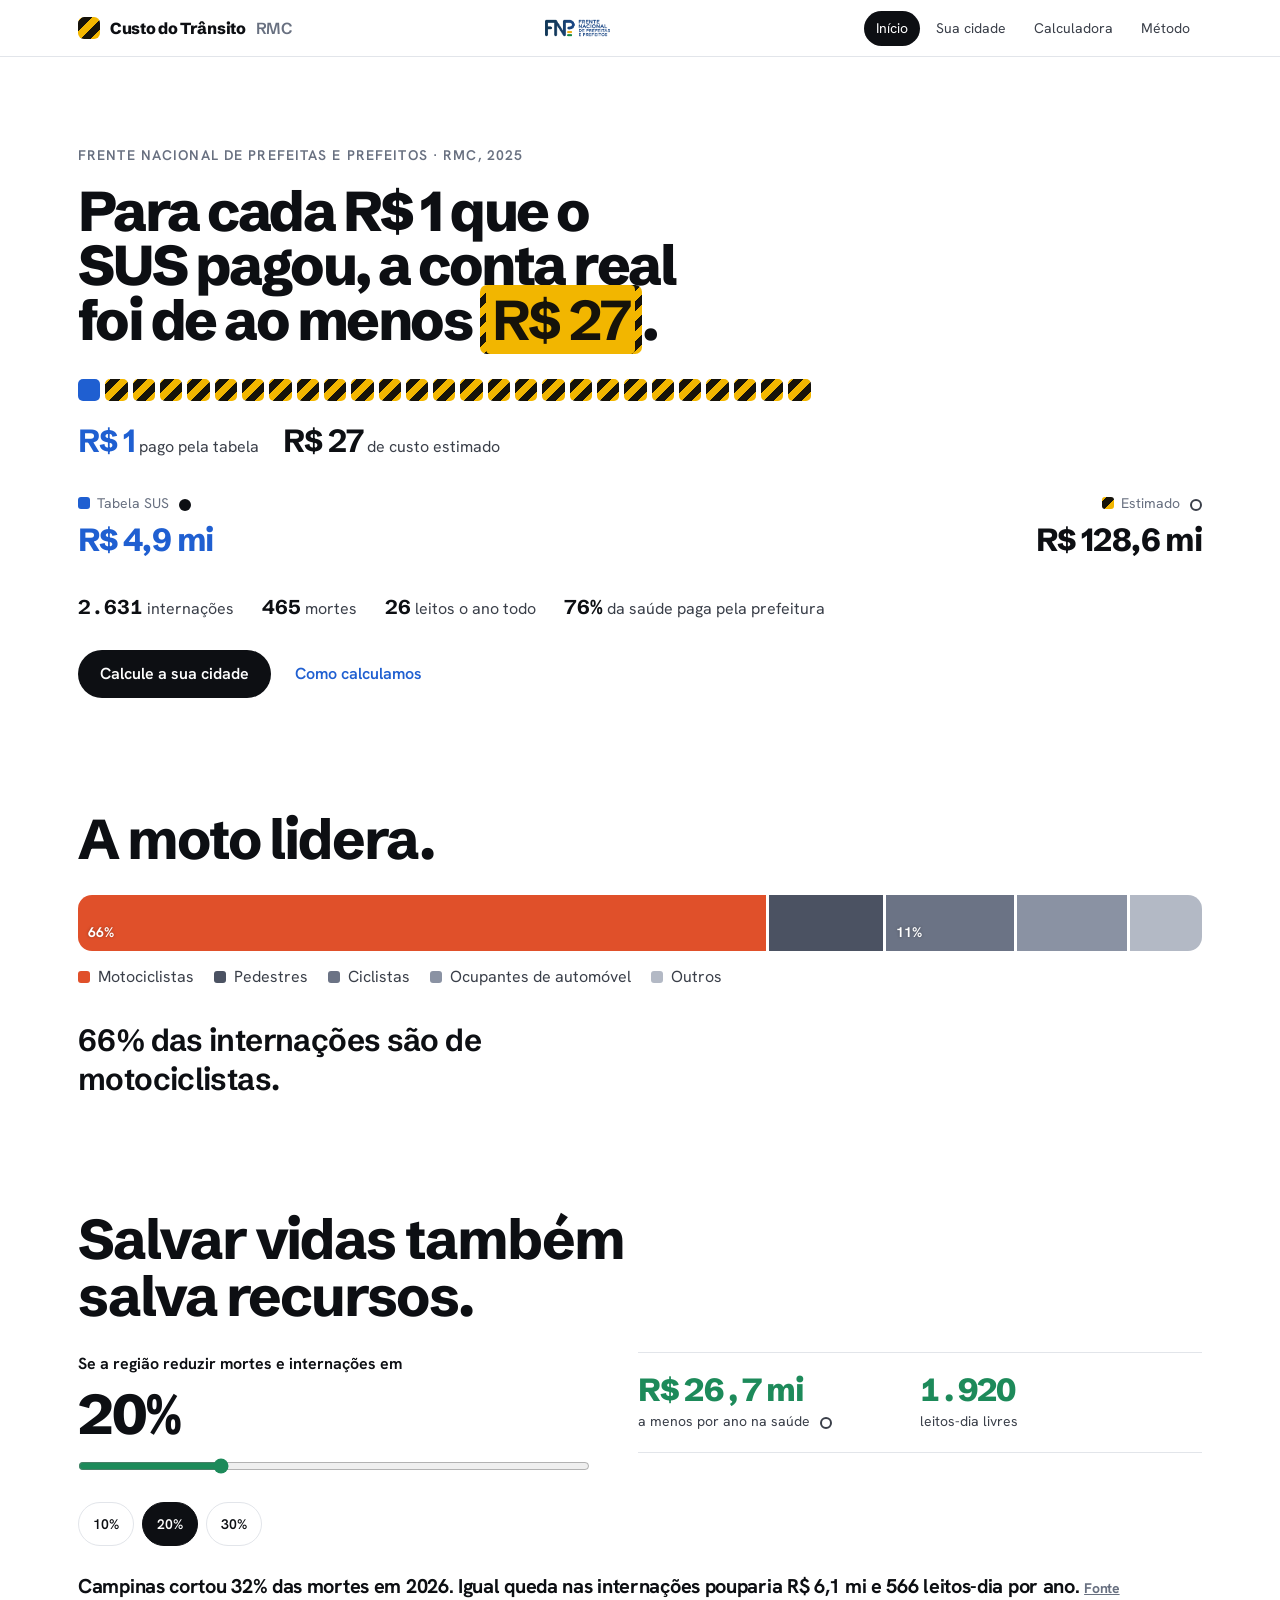
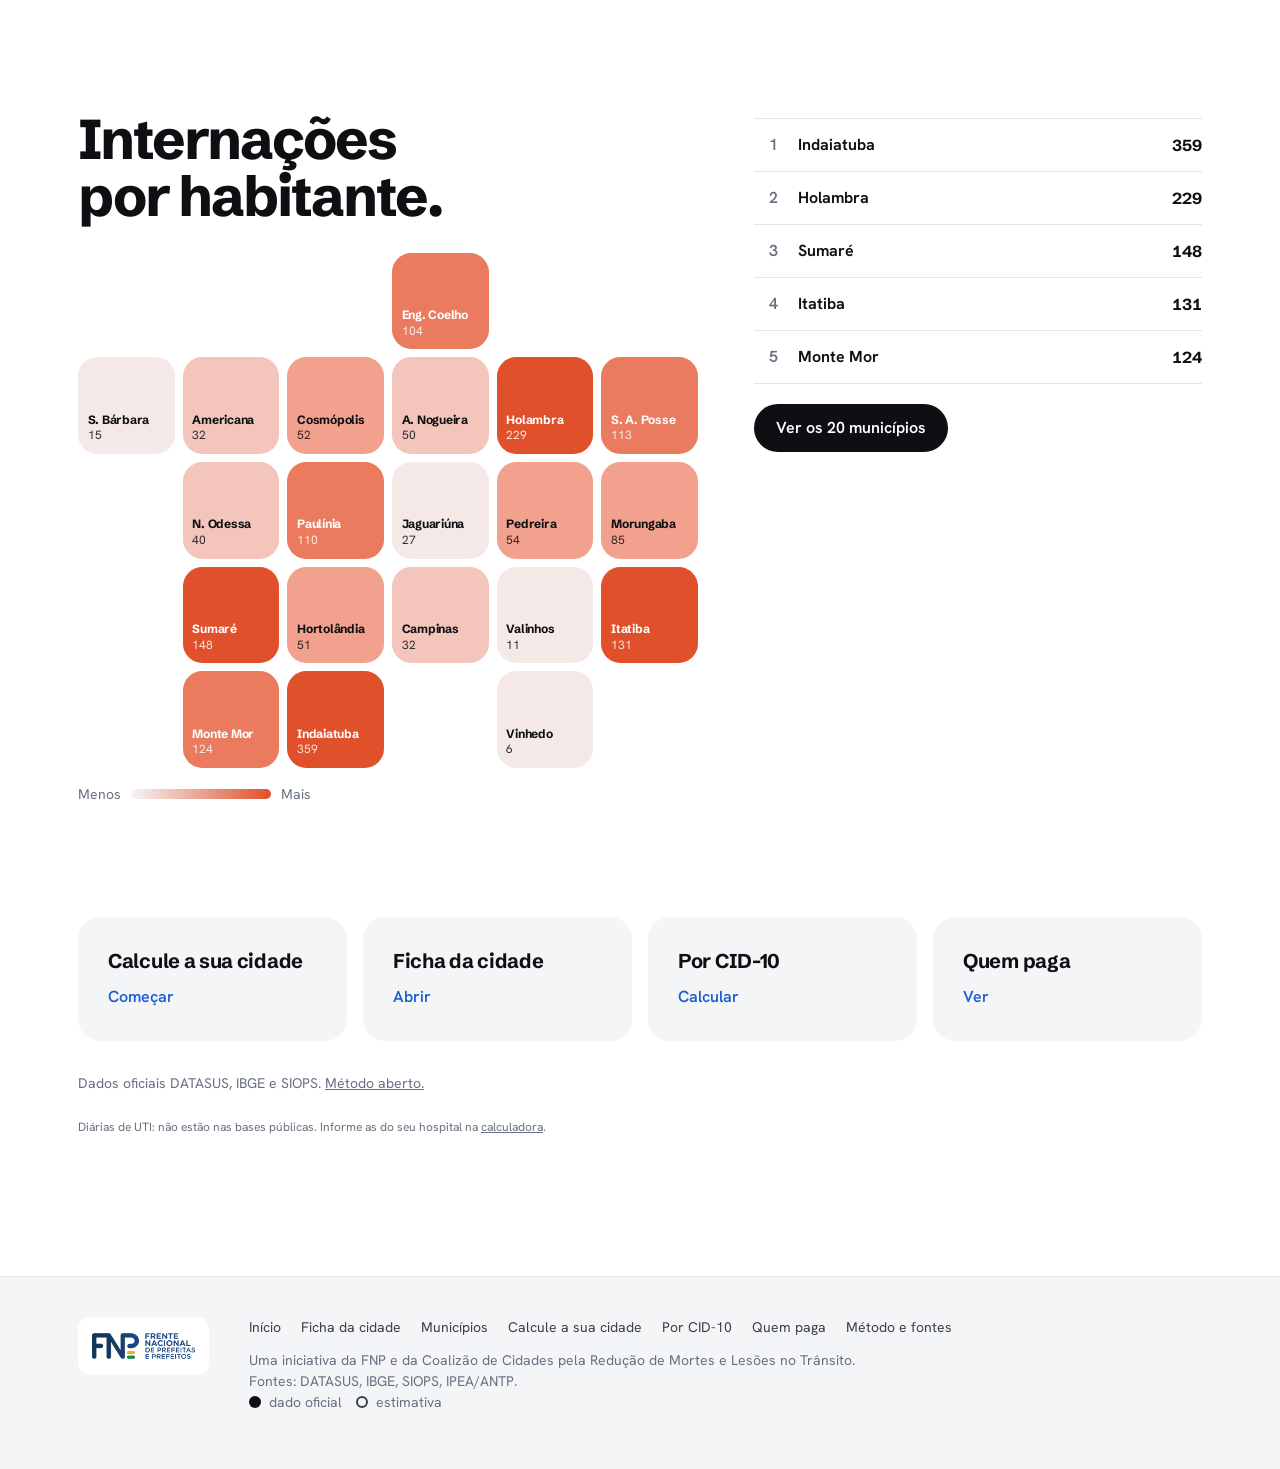
==== index.html @ 5038bd34 "Crítica visual, itens restantes: escala de texto, atalhos de prevenção, logo FNP no cabeçalho, ficha" ====
<!doctype html>
<html lang="pt-BR">
<head>
<title>Custo do Trânsito RMC</title>
<meta name="description" content="Quanto os sinistros de trânsito custam aos 20 municípios da Região Metropolitana de Campinas, quanto disso a tabela do SUS não cobre, e quanto a prevenção economiza.">
<meta charset="utf-8">
<meta name="viewport" content="width=device-width,initial-scale=1,viewport-fit=cover">
<link rel="preconnect" href="https://fonts.googleapis.com">
<link rel="preconnect" href="https://fonts.gstatic.com" crossorigin>
<link rel="stylesheet" href="https://fonts.googleapis.com/css2?family=Schibsted+Grotesk:wght@400..900&family=Hanken+Grotesk:wght@400..700&family=Overpass+Mono:wght@600&display=swap">
<link rel="stylesheet" href="assets/style.css">
<link rel="icon" href="assets/fnp.png">
<meta property="og:type" content="website">
<meta property="og:title" content="Custo do Trânsito RMC">
<meta property="og:description" content="Para cada R$ 1 que o SUS pagou por internações de trânsito, a conta real foi de pelo menos R$ 27. Campinas e os 20 municípios da região.">
<meta property="og:image" content="https://arturfortunato1.github.io/custo-transito-rmc/assets/og.png">
<meta name="twitter:card" content="summary_large_image">
<meta name="theme-color" content="#0d0f13">

</head>
<body data-page="inicio">
<div id="nav"></div>

<main>
  <section class="hero"><div class="wrap">
    <p class="eyebrow">Frente Nacional de Prefeitas e Prefeitos · RMC, <span id="ano"></span></p>
    <h1 class="display" style="margin-top:18px;max-width:20ch">Para cada R$&nbsp;1 que o SUS pagou, a conta real foi de ao menos <span class="mark-gap"><b class="n" id="hX">R$&nbsp;27</b></span>.</h1>
    <div style="margin-top:32px" id="heroUnits"></div>
    <div class="gap-legend" style="margin-top:28px">
      <div class="s"><span class="k"><i class="key" style="--c:var(--sus)"></i>Tabela SUS <span class="src ok">SIH/SUS 2025, valor oficial</span></span><span class="v n" id="hTab"></span></div>
      <div></div>
      <div class="r"><span class="k"><i class="key h"></i>Estimado <span class="src est">IPEA/ANTP corrigido pelo IPCA, margem de ±50%</span></span><span class="v n" id="hGap"></span></div>
    </div>
    <p class="kpis" id="kpis"></p>
    <div class="actions" style="margin-top:28px"><a class="btn" href="municipio.html#campinas">Calcule a sua cidade</a><a class="btn ghost" href="metodo.html#estimativa">Como calculamos</a></div>
  </div></section>

  <section class="sec"><div class="wrap">
    <div class="sec-head" style="margin-bottom:28px">
      <h2 class="h2">A moto lidera.</h2>
    </div>
    <div id="vit"></div>
    <p class="quote" id="quote" style="margin-top:32px"></p>
  </div></section>

  <section class="sec" id="prevencao"><div class="wrap">
    <div class="sec-head" style="margin-bottom:28px">
      <h2 class="h2">Salvar vidas também salva recursos.</h2>
    </div>
    <div id="prev"></div>
    <p class="h3" style="font-size:20px;margin-top:28px" id="ex"></p>
  </div></section>

  <section class="sec"><div class="wrap">
    <div class="map-grid">
      <div>
        <div class="sec-head" style="margin-bottom:28px">
          <h2 class="h2">Internações por habitante.</h2>
        </div>
        <div class="tilemap" id="map" aria-label="Mapa esquemático dos 20 municípios"></div>
        <div class="scale" id="scale"><span>Menos</span><i aria-hidden="true"></i><span>Mais</span></div>
      </div>
      <div style="padding-top:8px" id="mapSide"></div>
    </div>
  </div></section>

  <section class="sec"><div class="wrap">
    <div class="doors doors4">
      <a class="door" href="sua-cidade.html"><h3 class="h3">Calcule a sua cidade</h3><span class="go">Começar</span></a>
      <a class="door" href="municipio.html#campinas"><h3 class="h3">Ficha da cidade</h3><span class="go">Abrir</span></a>
      <a class="door" href="calculadora.html"><h3 class="h3">Por CID-10</h3><span class="go">Calcular</span></a>
      <a class="door" href="quem-paga.html"><h3 class="h3">Quem paga</h3><span class="go">Ver</span></a>
    </div>
    <p class="small" style="margin-top:32px">Dados oficiais DATASUS, IBGE e SIOPS. <a href="metodo.html">Método aberto.</a></p>
    <p class="fine">Diárias de UTI: não estão nas bases públicas. Informe as do seu hospital na <a href="calculadora.html">calculadora</a>.</p>
  </div></section>
</main>

<div id="footer"></div>
<script src="assets/data-real.js"></script>
<script src="assets/data.js"></script>
<script src="assets/model.js"></script>
<script src="assets/ui.js"></script>
<script>
(function(){
const D=RMC, R=M.regiao, F=M.fmt, esc=UI.esc;
document.getElementById('ano').textContent=D.ano;
document.getElementById('hX').textContent='R$\u00a0'+Math.round(R.real/R.pago);
document.getElementById('heroUnits').innerHTML=UI.unitchart(R.pago,R.real);
document.getElementById('hTab').textContent=F.money(R.pago);
document.getElementById('hGap').textContent=F.money(R.gap);
const propria=R.despPropria/R.despSaude;
document.getElementById('kpis').innerHTML=`<span><b class="n">${F.int(R.internacoes)}</b> internações</span><span><b class="n">${F.int(R.obitos)}</b> mortes</span><span><b class="n">${F.int(R.leitosAno)}</b> leitos o ano todo</span><span><b class="n">${F.pct(propria)}</b> da saúde paga pela prefeitura</span>`;
UI.vitimas(document.getElementById('vit'),R.vitimas,null,true);
const mo=D.vitimasRMC.find(v=>v.id==='moto');
document.getElementById('quote').textContent=`${F.pct(mo.share)} das internações são de motociclistas.`;
UI.prevencao(document.getElementById('prev'),R,{nome:'a região'});
const cps=M.bySlug.campinas, f=D.fatos.campinasReducao, e=M.economia(cps,f.pct);
document.getElementById('ex').innerHTML=`Campinas cortou ${F.pct(f.pct)} das mortes em 2026. Igual queda nas internações pouparia ${F.money(e.saude)} e ${F.int(e.leitosDia)} leitos-dia por ano. <a class="small" href="${f.url}" target="_blank" rel="noopener">Fonte</a>`;
UI.tilemap(document.getElementById('map'),{key:'internPor100k',fmtv:v=>F.int(v)});
const top=M.rank('internPor100k').slice(0,5);
document.getElementById('mapSide').innerHTML=`<ol class="rank">`+top.map((c,i)=>`<li><a class="rk c3" href="municipio.html#${c.slug}">
  <span class="i n">${i+1}</span><span class="nm"><b>${esc(c.nome)}</b></span>
  <span class="v n">${F.int(c.internPor100k)}</span></a></li>`).join('')+`</ol><div class="actions" style="margin-top:20px"><a class="btn" href="municipios.html">Ver os 20 municípios</a></div>`;
})();
</script>
</body>
</html>
---- assets/style.css ----
/* Custo do Trânsito RMC
   Conceito: página de produto da Apple aplicada a uma conta pública. Branco amplo, uma ideia por tela,
   tipografia grande e firme. A marca do site é o zebrado de obstáculo: ele sempre representa o custo
   que a tabela do SUS não cobre. Azul é sempre o que a tabela paga. */
:root{
  --bg:#ffffff; --bg-2:#f4f5f7; --bg-3:#eceef2; --line:#e2e5ea;
  --ink:#0d0f13; --ink-2:#3a3f49; --muted:#687080;
  --sus:#1f5fd1; --sign:#f2b600; --stripe:#16130a; --death:#cf3328; --heat:#e0502a;
  --save:#1d8a5a; --c-pref:#7c8496; --c-prod:#3b4252; --c-dano:#5b6477; --c-inss:#d3d7de;
  --on-sus:#ffffff; --glass:rgba(255,255,255,.78);
  --hatch:repeating-linear-gradient(-45deg,var(--sign) 0 7px,var(--stripe) 7px 14px);
  --display:"Schibsted Grotesk","Helvetica Neue",Arial,sans-serif;
  --text:-apple-system,BlinkMacSystemFont,"Hanken Grotesk","Segoe UI",Roboto,sans-serif;
  --mono:"Overpass Mono",ui-monospace,Menlo,Consolas,monospace;
  --r:22px;
}
@media (prefers-color-scheme:dark){:root:not([data-theme="light"]){
  --bg:#0a0b0e; --bg-2:#15171b; --bg-3:#1d2026; --line:#262a31;
  --ink:#f3f4f6; --ink-2:#c5c9d1; --muted:#8c929e;
  --sus:#5a8ef2; --sign:#f5c518; --death:#ff6a5c; --heat:#ff7444;
  --save:#3dbd84; --c-pref:#8f97a8; --c-prod:#d5d9e0; --c-dano:#aab0bd; --c-inss:#4a505c;
  --on-sus:#06122b; --glass:rgba(10,11,14,.74); color-scheme:dark}}
:root[data-theme="dark"]{
  --bg:#0a0b0e; --bg-2:#15171b; --bg-3:#1d2026; --line:#262a31;
  --ink:#f3f4f6; --ink-2:#c5c9d1; --muted:#8c929e;
  --sus:#5a8ef2; --sign:#f5c518; --death:#ff6a5c; --heat:#ff7444;
  --save:#3dbd84; --c-pref:#8f97a8; --c-prod:#d5d9e0; --c-dano:#aab0bd; --c-inss:#4a505c;
  --on-sus:#06122b; --glass:rgba(10,11,14,.74); color-scheme:dark}

*{box-sizing:border-box}
html{scroll-padding-top:80px;-webkit-text-size-adjust:100%}
body{margin:0;background:var(--bg);color:var(--ink);font-family:var(--text);font-size:16px;line-height:1.5;-webkit-font-smoothing:antialiased}
h1,h2,h3,h4{margin:0;font-family:var(--display);text-wrap:balance}
p{margin:0}
a{color:inherit}
img{max-width:100%}
button{font:inherit;color:inherit}
.n{font-variant-numeric:tabular-nums;white-space:nowrap}
:focus-visible{outline:2px solid var(--sus);outline-offset:3px;border-radius:6px}
.wrap{max-width:1180px;margin:0 auto;padding-inline:28px}
@media (max-width:560px){.wrap{padding-inline:16px}}
.sr{position:absolute;width:1px;height:1px;overflow:hidden;clip:rect(0 0 0 0)}

/* Navegação: barra translúcida, como as páginas de produto */
.nav{position:sticky;top:env(safe-area-inset-top,0px);z-index:50;background:var(--glass);backdrop-filter:saturate(180%) blur(18px);-webkit-backdrop-filter:saturate(180%) blur(18px);border-bottom:1px solid var(--line)}
.nav .wrap{display:flex;align-items:center;gap:8px 28px;min-height:56px;flex-wrap:wrap}
.brand{display:flex;align-items:center;gap:10px;text-decoration:none;font-family:var(--display);font-weight:800;font-size:16px;letter-spacing:-.02em;white-space:nowrap}
.brand i{width:22px;height:22px;border-radius:6px;background:var(--hatch);display:block}
.brand span{color:var(--muted);font-weight:600}
.links{display:flex;gap:4px;margin-left:auto;overflow-x:auto;scrollbar-width:none}
.links::-webkit-scrollbar{display:none}
.links a{text-decoration:none;font-size:14px;color:var(--ink-2);padding:7px 12px;border-radius:999px;white-space:nowrap}
.links a:hover{background:var(--bg-2);color:var(--ink)}
.links a[aria-current="page"]{background:var(--ink);color:var(--bg)}
@media (max-width:820px){.links{margin-left:0;width:100%;padding-bottom:10px}}

.strip{border-bottom:1px solid var(--line);font-size:14px;color:var(--ink-2)}
.strip .wrap{display:flex;align-items:center;gap:10px;min-height:38px;padding-block:6px}
.strip i{flex:0 0 auto;width:28px;height:10px;border-radius:3px;background:var(--hatch)}
.strip a{color:var(--ink);font-weight:600}

/* Tipografia */
.eyebrow{font-size:14px;font-weight:600;letter-spacing:.08em;text-transform:uppercase;color:var(--muted)}
.display{font-size:clamp(32px,5.2vw,56px);font-weight:800;letter-spacing:-.045em;line-height:.97}
.h2{font-size:clamp(32px,4.6vw,56px);font-weight:750;letter-spacing:-.035em;line-height:1.02}
.h3{font-size:20px;font-weight:700;letter-spacing:-.015em;line-height:1.2}
.lede{font-size:clamp(20px,1.7vw,20px);line-height:1.45;color:var(--ink-2);max-width:36em}
.small{font-size:14px;color:var(--muted)}
.mark-sus{color:var(--sus)}
.mark-gap{background:var(--hatch);color:var(--stripe);padding:0 .12em;border-radius:.12em;-webkit-box-decoration-break:clone;box-decoration-break:clone}
.mark-gap b{background:var(--sign);padding:0 .1em;border-radius:.08em}

/* Seções */
.sec{padding-block:112px 0}
.sec-tight{padding-block:72px 0}
.sec-head{display:grid;gap:18px;margin-bottom:44px;max-width:860px}
.hero{padding-block:88px 0}
.hero .lede{margin-top:28px}
@media (max-width:560px){.sec{padding-block:80px 0}.hero{padding-block:56px 0}}

/* Barra da conta: azul pago pela tabela, zebrado sem cobertura */
.gapbar{display:flex;height:var(--h,88px);border-radius:18px;overflow:hidden;background:var(--bg-2)}
.gapbar .s{background:var(--sus);flex:0 0 auto}
.gapbar .g{background:var(--hatch);flex:1 1 auto}
.gapbar.sm{--h:14px;border-radius:5px}
.gapbar.xs{--h:10px;border-radius:3px}
.gap-legend{display:grid;grid-template-columns:auto 1fr auto;gap:8px 20px;margin-top:16px;align-items:start}
.gap-legend > div{display:grid;gap:2px;min-width:0}
.gap-legend .v{font-family:var(--display);font-size:clamp(20px,2.6vw,32px);font-weight:750;letter-spacing:-.02em}
.gap-legend .k{font-size:14px;color:var(--muted)}
.gap-legend .r{text-align:right}
.gap-legend .s .v{color:var(--sus)}
.key{display:inline-block;width:12px;height:12px;border-radius:3px;margin-right:7px;vertical-align:-1px;background:var(--c)}
.key.h{background:var(--hatch)}
@media (prefers-reduced-motion:no-preference){
  .gapbar.anim .s{animation:fill 1.4s cubic-bezier(.2,.7,.1,1) both}
  .gapbar.anim .g{animation:reveal 1s .9s ease both}
  @keyframes fill{from{flex-basis:100%!important}}
  @keyframes reveal{from{opacity:.25}}
}

/* Números grandes */
.figs{display:grid;grid-template-columns:repeat(4,minmax(0,1fr));gap:0;border-top:1px solid var(--line)}
@media (max-width:860px){.figs{grid-template-columns:repeat(2,minmax(0,1fr))}}
.fig{display:grid;gap:6px;align-content:start;padding:28px 24px 0 0;min-width:0;grid-template-columns:minmax(0,1fr)}
.fig .v{font-family:var(--display);font-size:clamp(32px,4.2vw,56px);font-weight:800;letter-spacing:-.04em;line-height:1}
.fig .k{font-size:16px;color:var(--ink-2);max-width:20ch;overflow-wrap:anywhere}
.fig .src{font-size:12px;color:var(--muted)}
.fig.death .v{color:var(--death)}
.fig.sus .v{color:var(--sus)}

/* Mapa esquemático: um quadrado por município, na posição aproximada */
.tilemap{display:grid;grid-template-columns:repeat(6,minmax(0,1fr));grid-template-rows:repeat(5,auto);gap:8px;max-width:620px}
.tile{aspect-ratio:1;max-width:100%;border-radius:20%;display:flex;flex-direction:column;justify-content:flex-end;padding:10%;text-decoration:none;color:var(--ink);
  background:color-mix(in oklab,var(--heat) calc(var(--p,0) * 100%),var(--bg-2));transition:transform .2s ease,box-shadow .2s ease;position:relative;min-width:0}
.tile b{font-family:var(--display);font-size:clamp(12px,1.35vw,14px);font-weight:700;line-height:1.05;letter-spacing:-.01em;overflow-wrap:anywhere}
.tile small{font-size:clamp(12px,1.1vw,12px);font-variant-numeric:tabular-nums;opacity:.85}
.tile.hot{color:#fff}
.tile:hover,.tile:focus-visible{transform:translateY(-3px);box-shadow:0 14px 28px -14px rgba(0,0,0,.45);z-index:1}
.tile.on{outline:3px solid var(--ink);outline-offset:2px}
@media (max-width:480px){.tile small{display:none}.tilemap{gap:5px}}
.scale{display:flex;align-items:center;gap:10px;font-size:14px;color:var(--muted);margin-top:16px}
.scale i{display:block;width:140px;height:10px;border-radius:5px;background:linear-gradient(90deg,var(--bg-2),var(--heat))}
.map-grid{display:grid;grid-template-columns:minmax(0,620px) minmax(0,1fr);gap:56px;align-items:start}
@media (max-width:960px){.map-grid{grid-template-columns:minmax(0,1fr)}}

/* Controle segmentado */
.seg{display:inline-flex;flex-wrap:wrap;gap:2px;background:var(--bg-2);border-radius:12px;padding:3px}
.seg button{border:0;background:none;color:var(--ink-2);font-size:14px;font-weight:600;padding:8px 14px;border-radius:9px;cursor:pointer}
.seg button[aria-pressed="true"]{background:var(--bg);color:var(--ink);box-shadow:0 1px 3px rgba(0,0,0,.12),0 0 0 .5px rgba(0,0,0,.06)}

/* Botões e cartões de navegação */
.btn{display:inline-flex;align-items:center;gap:8px;text-decoration:none;font-weight:600;font-size:16px;padding:12px 22px;border-radius:999px;background:var(--ink);color:var(--bg);border:0;cursor:pointer;white-space:nowrap}
.btn:hover{opacity:.88}
.btn.ghost{background:none;color:var(--sus);padding-inline:4px}
.btn.ghost:hover{text-decoration:underline;opacity:1}
.actions{display:flex;flex-wrap:wrap;gap:12px 20px;align-items:center;margin-top:36px}
.doors{display:grid;grid-template-columns:repeat(3,minmax(0,1fr));gap:16px}
@media (max-width:900px){.doors{grid-template-columns:minmax(0,1fr)}}
.door{display:grid;gap:12px;align-content:start;background:var(--bg-2);border-radius:var(--r);padding:32px 30px;text-decoration:none;min-height:240px;transition:transform .2s ease}
.door:hover{transform:translateY(-3px)}
.door .h3{font-size:20px}
.door p{color:var(--ink-2)}
.door .go{margin-top:auto;color:var(--sus);font-weight:600}
.door .glyph{height:44px;display:flex;align-items:center}

/* Ranking */
.rank{list-style:none;margin:0;padding:0;border-top:1px solid var(--line)}
.rk{display:grid;grid-template-columns:32px minmax(150px,220px) minmax(0,1fr) 110px 70px;gap:8px 20px;align-items:center;padding:14px 0;border-bottom:1px solid var(--line);text-decoration:none}
.rk:hover{background:var(--bg-2)}
.rk .i{color:var(--muted);font-weight:600;font-size:16px;text-align:right}
.rk .nm{display:grid;line-height:1.25;min-width:0}
.rk .nm b{font-weight:650;font-size:16px}
.rk .nm small{font-size:14px;color:var(--muted)}
.rk .v{text-align:right;font-weight:700;font-family:var(--display);font-size:16px}
.rk .x{text-align:right;font-size:14px;font-weight:600;color:var(--ink-2)}
.rk .bar{display:flex;height:12px;border-radius:3px;overflow:hidden}
.rk .bar i{display:block;height:100%}
.rk .bar .s{background:var(--sus)} .rk .bar .g{background:var(--hatch)} .rk .bar .d{background:var(--death)} .rk .bar .h{background:var(--heat)}
.rk.c4{grid-template-columns:28px minmax(130px,190px) minmax(0,1fr) 104px}
.rk.c3{grid-template-columns:24px minmax(0,1fr) auto}
@media (max-width:720px){.rk,.rk.c4{grid-template-columns:26px minmax(0,1fr) auto;grid-template-areas:"i nm v" ". bar bar"}
  .rk .i{grid-area:i}.rk .nm{grid-area:nm}.rk .v{grid-area:v}.rk .bar{grid-area:bar}.rk .x{grid-area:x}}
.tools{display:flex;justify-content:space-between;align-items:center;gap:14px 24px;flex-wrap:wrap;margin-bottom:18px}

/* Ficha do município */
.picker{display:flex;flex-wrap:wrap;gap:12px;align-items:center}
select,input[type=number],input[type=search]{font:inherit;font-size:16px;color:var(--ink);background:var(--bg-2);border:1px solid transparent;border-radius:12px;padding:11px 14px;width:100%}
select:focus-visible,input:focus-visible{outline:2px solid var(--sus);outline-offset:1px}
.picker select{width:auto;min-width:240px;font-weight:600}
.strips{display:grid;gap:30px}
.stripplot{display:grid;grid-template-columns:minmax(150px,240px) minmax(0,1fr);gap:8px 28px;align-items:center}
@media (max-width:720px){.stripplot{grid-template-columns:minmax(0,1fr)}}
.stripplot .lbl{display:grid;gap:2px}
.stripplot .lbl b{font-family:var(--display);font-size:20px;font-weight:750;letter-spacing:-.02em}
.stripplot .lbl span{font-size:14px;color:var(--muted)}
.track{position:relative;height:44px;border-bottom:1px solid var(--line)}
.track .dot{position:absolute;bottom:10px;width:10px;height:10px;margin-left:-5px;border-radius:50%;background:var(--muted);opacity:.45}
.track .dot.me{width:18px;height:18px;margin-left:-9px;bottom:6px;opacity:1;background:var(--ink);box-shadow:0 0 0 4px var(--bg)}
.track .med{position:absolute;top:4px;bottom:0;border-left:1.5px dashed var(--muted)}
.track .med span{position:absolute;top:-2px;left:6px;font-size:12px;color:var(--muted);white-space:nowrap}
.track-ends{display:flex;justify-content:space-between;font-size:12px;color:var(--muted);margin-top:4px}
.peers{display:grid;grid-template-columns:repeat(3,minmax(0,1fr));gap:16px}
@media (max-width:760px){.peers{grid-template-columns:minmax(0,1fr)}}
.peer{background:var(--bg-2);border-radius:18px;padding:22px;display:grid;gap:10px;text-decoration:none}
.peer b{font-family:var(--display);font-size:20px}
.peer .row{display:flex;justify-content:space-between;font-size:14px;color:var(--ink-2);gap:10px}
.cityhead{display:grid;grid-template-columns:minmax(0,1fr) auto;gap:24px;align-items:end}
@media (max-width:760px){.cityhead{grid-template-columns:minmax(0,1fr)}}
.badge{display:inline-flex;align-items:center;gap:8px;font-size:14px;font-weight:600;background:var(--bg-2);border-radius:999px;padding:6px 14px}
.prevnext{display:flex;justify-content:space-between;gap:16px;border-top:1px solid var(--line);padding-top:24px;flex-wrap:wrap}
.prevnext a{text-decoration:none;color:var(--sus);font-weight:600}

/* Quem paga */
.payroad{display:flex;height:96px;gap:4px;margin-bottom:12px}
.payroad i{display:flex;align-items:flex-end;padding:12px;min-width:0;overflow:hidden;font-style:normal;font-weight:700;font-size:14px;white-space:nowrap;border-radius:12px}
.groups{display:grid;grid-template-columns:repeat(3,minmax(0,1fr));gap:40px 32px}
@media (max-width:1000px){.groups{grid-template-columns:repeat(2,minmax(0,1fr))}}
@media (max-width:640px){.groups{grid-template-columns:minmax(0,1fr)}}
.grp{display:grid;gap:12px;align-content:start;min-width:0}
.grp-top{display:flex;align-items:center;gap:10px}
.grp-top i{width:14px;height:14px;border-radius:4px;background:var(--c)}
.grp-top span{font-weight:650}
.grp-tot{font-family:var(--display);font-size:32px;font-weight:800;letter-spacing:-.035em;line-height:1}
.grp .who{font-size:16px;color:var(--muted)}
.item{display:grid;grid-template-columns:minmax(0,1fr) auto;gap:2px 12px;font-size:16px;padding:10px 0;border-top:1px solid var(--line)}
.item .val{text-align:right;font-weight:650}
.item .d{grid-column:1 / -1;color:var(--muted);font-size:14px}
.grp.excl{opacity:.5}
.total-card{display:grid;grid-template-columns:minmax(0,1fr) auto;gap:20px;align-items:end;border-top:1px solid var(--line);padding-top:28px;margin-bottom:28px}
@media (max-width:700px){.total-card{grid-template-columns:minmax(0,1fr)}}
.total-card .v{font-family:var(--display);font-size:clamp(32px,7vw,56px);font-weight:800;letter-spacing:-.05em;line-height:.95}
.chk{display:flex;gap:10px;align-items:flex-start;font-size:14px;color:var(--ink-2)}
.chk input{margin-top:4px;accent-color:var(--sus)}

/* Calculadora */
.calc{display:grid;grid-template-columns:minmax(0,1fr) 380px;gap:44px;align-items:start}
@media (max-width:1060px){.calc{grid-template-columns:minmax(0,1fr)}}
.work{display:grid;gap:22px;min-width:0}
.toolbar{display:grid;grid-template-columns:240px minmax(0,1fr);gap:14px}
@media (max-width:640px){.toolbar{grid-template-columns:minmax(0,1fr)}}
.fld{display:grid;gap:6px;font-size:14px;color:var(--muted);position:relative;min-width:0}
.results{position:absolute;top:100%;left:0;right:0;z-index:30;margin:6px 0 0;padding:6px;list-style:none;background:var(--bg);border:1px solid var(--line);border-radius:14px;box-shadow:0 24px 48px -16px rgba(0,0,0,.3);max-height:360px;overflow:auto}
.results li{display:grid;grid-template-columns:64px minmax(0,1fr);gap:12px;align-items:start;padding:9px 10px;border-radius:9px;cursor:pointer;color:var(--ink);font-size:16px}
.results li small{display:block;color:var(--muted);font-size:14px}
.results li[aria-selected="true"],.results li:hover{background:var(--bg-2)}
.results li.none{display:block;cursor:default;color:var(--muted)}
.km{font-family:var(--mono);font-weight:600;font-size:14px;line-height:1;background:var(--ink);color:var(--bg);border-radius:5px;padding:6px 7px 5px;white-space:nowrap;width:max-content;height:max-content}
.chips{display:flex;flex-wrap:wrap;gap:8px;align-items:center;font-size:14px;color:var(--muted)}
.chip{display:inline-flex;align-items:center;gap:8px;font-size:14px;border:1px solid var(--line);background:var(--bg);color:var(--ink-2);border-radius:999px;padding:5px 12px 5px 6px;cursor:pointer}
.chip:hover{border-color:var(--ink);color:var(--ink)}
.chip .km{font-size:12px;padding:4px 6px 3px}
.cids{list-style:none;margin:0;padding:0;border-top:1px solid var(--line)}
.cid-head,.cr{display:grid;grid-template-columns:72px minmax(0,1fr) 128px 128px 32px;grid-template-areas:"code dx a o rm" ". gap gap gap ." ". det det det .";gap:8px 18px}
.cid-head{grid-template-areas:none;font-size:14px;font-weight:600;color:var(--muted);padding:0 0 10px}
.cid-head span:nth-child(3),.cid-head span:nth-child(4){text-align:center}
.cr{padding:18px 0;border-bottom:1px solid var(--line);align-items:start}
.cr .km{grid-area:code;margin-top:3px}
.dx{grid-area:dx;min-width:0;display:grid;gap:3px}
.dx-btn{border:0;background:none;padding:0;text-align:left;cursor:pointer;font-size:16px;font-weight:650;line-height:1.3;color:var(--ink)}
.dx-btn:hover{color:var(--sus)}
.dx-btn svg{width:12px;height:12px;margin-left:6px;vertical-align:0;transition:transform .2s ease;color:var(--muted)}
.cr.open .dx-btn svg{transform:rotate(90deg)}
.dx small{font-size:14px;color:var(--muted)}
.qa{grid-area:a}.qo{grid-area:o}
.qcell{display:grid;gap:4px}
.qcell .ml{display:none;font-size:14px;color:var(--muted)}
.step{display:grid;grid-template-columns:34px minmax(0,1fr) 34px;align-items:center;background:var(--bg-2);border-radius:999px}
.step:focus-within{box-shadow:0 0 0 2px var(--sus)}
.step button{border:0;background:none;color:var(--ink-2);height:38px;font-size:20px;line-height:1;cursor:pointer;border-radius:999px}
.step button:hover{color:var(--sus)}
.step input{border:0;background:none;padding:8px 0;text-align:center;font-weight:700;font-size:16px;font-variant-numeric:tabular-nums;-moz-appearance:textfield;min-width:0;border-radius:0}
.step input:focus-visible{outline:none}
.step input::-webkit-outer-spin-button,.step input::-webkit-inner-spin-button{-webkit-appearance:none;margin:0}
.rm{grid-area:rm;border:0;background:none;color:var(--muted);width:32px;height:38px;cursor:pointer;border-radius:8px;display:grid;place-items:center;opacity:.5}
.rm svg{width:14px;height:14px}
.cr:hover .rm,.rm:focus-visible{opacity:1}
.rm:hover{color:var(--death)}
.gap{grid-area:gap;display:grid;gap:8px;margin-top:4px}
.glab{display:flex;flex-wrap:wrap;gap:2px 18px;font-size:14px;color:var(--muted)}
.glab b{font-weight:650;color:var(--ink)}
.glab .s b{color:var(--sus)}
.det{grid-area:det;background:var(--bg-2);border-radius:14px;padding:18px;display:grid;gap:12px;font-size:16px;color:var(--ink-2);min-width:0;margin-top:8px}
.det b{color:var(--ink)}
.mini-wrap{overflow-x:auto}
table.mini{border-collapse:collapse;width:100%;min-width:480px;font-size:14px}
table.mini th{font-weight:600;color:var(--muted);text-align:left;padding:6px 10px;border-bottom:1px solid var(--line)}
table.mini td{padding:7px 10px;border-bottom:1px solid var(--line)}
table.mini tr:last-child td{border-bottom:0}
table.mini .r{text-align:right}
.cid-foot{display:flex;flex-wrap:wrap;gap:6px 28px;align-items:baseline;padding:16px 0 0;font-size:16px;color:var(--muted)}
.cid-foot b{color:var(--ink);font-weight:750;font-size:16px}
.empty{padding:36px 0;color:var(--muted)}
@media (max-width:700px){.cid-head{display:none}
  .cr{grid-template-columns:60px minmax(0,1fr) minmax(0,1fr) 32px;grid-template-areas:"code dx dx rm" ". a o ." ". gap gap ." "det det det det";gap:10px 12px}
  .qcell .ml{display:block}}
details.params{background:var(--bg-2);border-radius:16px;padding:16px 20px}
details.params summary{cursor:pointer;font-weight:650}
.pgrid{display:grid;grid-template-columns:repeat(3,minmax(0,1fr));gap:14px;margin-top:16px}
.pgrid input{background:var(--bg)}
@media (max-width:760px){.pgrid{grid-template-columns:repeat(2,minmax(0,1fr))}}
@media (max-width:440px){.pgrid{grid-template-columns:minmax(0,1fr)}}
.side{position:sticky;top:calc(env(safe-area-inset-top,0px) + 80px);display:grid;gap:16px;min-width:0}
@media (max-width:1060px){.side{position:static}}
.result{background:var(--ink);color:var(--bg);border-radius:var(--r);padding:26px;display:grid;gap:18px}
.result .k{font-size:14px;opacity:.7}
.result .vs{display:grid;grid-template-columns:repeat(2,minmax(0,1fr));gap:14px}
.result .vs div{display:grid}
.result .vs .v{font-family:var(--display);font-size:32px;font-weight:800;letter-spacing:-.03em}
.result .tot{border-top:1px solid color-mix(in oklab,var(--bg) 25%,transparent);padding-top:18px;display:grid;gap:4px}
.result .tot .v{font-family:var(--display);font-size:clamp(32px,5vw,56px);font-weight:800;letter-spacing:-.045em;line-height:1}
.result .gapbar{background:color-mix(in oklab,var(--bg) 18%,transparent)}
.compo{background:var(--bg-2);border-radius:var(--r);padding:22px;display:grid;gap:14px}
.stack{display:flex;height:12px;border-radius:4px;overflow:hidden;background:var(--bg-3);gap:2px}
.stack i{display:block;height:100%}
.legend{list-style:none;margin:0;padding:0;display:grid;gap:8px;font-size:14px}
.legend li{display:grid;grid-template-columns:auto minmax(0,1fr) auto 40px;gap:10px;align-items:center;color:var(--ink-2)}
.legend .val{font-weight:650;color:var(--ink)}
.legend .pc{text-align:right;color:var(--muted)}

/* Método */
.prose{max-width:720px;display:grid;gap:18px;font-size:16px;line-height:1.6;color:var(--ink-2)}
.prose h3{color:var(--ink);font-size:20px;margin-top:28px;letter-spacing:-.02em}
.prose b{color:var(--ink)}
.formula{display:block;font-family:var(--mono);font-size:14px;color:var(--ink);background:var(--bg-2);border-radius:10px;padding:12px 16px;overflow-x:auto;white-space:nowrap}
.src-table{width:100%;border-collapse:collapse;font-size:16px}
.src-wrap{overflow-x:auto}
.src-table th{text-align:left;font-size:14px;font-weight:600;color:var(--muted);padding:10px 16px 10px 0;border-bottom:1px solid var(--line)}
.src-table td{padding:16px 16px 16px 0;border-bottom:1px solid var(--line);vertical-align:top;min-width:140px}
.pill{display:inline-block;font-size:12px;font-weight:700;padding:3px 9px;border-radius:999px;white-space:nowrap}
.pill.ok{background:var(--bg-2);color:var(--ink)}
.pill.wait{background:var(--hatch);color:var(--stripe)}
.pill.wait span{background:var(--sign);padding:0 4px;border-radius:4px}

/* Rodapé */
footer.site{margin-top:140px;border-top:1px solid var(--line);background:var(--bg-2)}
footer.site .wrap{padding-block:40px 56px;display:grid;grid-template-columns:auto minmax(0,1fr);gap:28px 40px;align-items:start}
@media (max-width:640px){footer.site .wrap{grid-template-columns:minmax(0,1fr)}}
.logo-plate{background:#ffffff;border-radius:12px;padding:10px 14px;display:inline-block}
.logo-plate img{height:38px;width:auto;display:block}
footer.site p{font-size:14px;color:var(--muted);max-width:80ch}
footer.site nav{display:flex;flex-wrap:wrap;gap:6px 20px;font-size:14px;margin-bottom:12px}
footer.site nav a{text-decoration:none;color:var(--ink-2)}
footer.site nav a:hover{color:var(--ink)}
.tilemap.mini .tile{border-radius:22%}
.tilemap.mini .tile b,.tilemap.mini .tile small{display:none}
.tilemap.mini .tile.on{outline-width:2px}
/* Números grandes em proporcional: tabular só onde há colunas */
.display .n,.fig .v,.gap-legend .v,.total-card .v,.grp-tot,.result .v,.stripplot .lbl b{font-variant-numeric:normal}
.tile b{font-size:clamp(12px,1.1vw,12px);letter-spacing:-.02em;overflow-wrap:normal;word-break:normal;hyphens:manual}
.cityhead{grid-template-columns:minmax(0,1fr) 240px}
.tilemap.mini{width:240px!important}
@media (max-width:760px){.cityhead{grid-template-columns:minmax(0,1fr)}.tilemap.mini{width:200px!important}}

/* ---- Revisão de 11/out: tipos de vítima, fontes, prevenção, impressão ---- */
:root{--v-moto:#e0502a;--v-ped:#4b5262;--v-bici:#6b7385;--v-auto:#8a92a3;--v-outros:#b3b9c5}
@media (prefers-color-scheme:dark){:root:not([data-theme="light"]){--v-moto:#ff7444;--v-ped:#c9cdd6;--v-bici:#a7adba;--v-auto:#818898;--v-outros:#5d6472}}
:root[data-theme="dark"]{--v-moto:#ff7444;--v-ped:#c9cdd6;--v-bici:#a7adba;--v-auto:#818898;--v-outros:#5d6472}
.src{display:inline-flex;align-items:center;gap:6px;font-size:12px;font-weight:600;letter-spacing:.01em;padding:3px 9px;border-radius:999px;white-space:nowrap;width:max-content;max-width:100%}
.src::before{content:"";width:6px;height:6px;border-radius:50%;background:currentColor}
.src.ok{background:color-mix(in oklab,var(--c-pref) 14%,transparent);color:var(--c-pref)}
.src.est{background:color-mix(in oklab,var(--sign) 26%,transparent);color:var(--ink-2)}
.src.est::before{background:var(--hatch);width:10px;height:10px;border-radius:2px}
.fig .src{margin-top:6px}
.orgline{font-size:14px;color:var(--muted);display:flex;flex-wrap:wrap;gap:4px 10px;align-items:center}
.orgline b{color:var(--ink);font-weight:650}
.tile.neutral{background:var(--bg-2);color:var(--ink)}
.notice{display:flex;gap:14px;align-items:flex-start;background:var(--bg-2);border-radius:16px;padding:18px 20px;font-size:16px;color:var(--ink-2);max-width:620px}
.notice i{flex:0 0 auto;width:30px;height:12px;margin-top:5px;border-radius:3px;background:var(--hatch)}
.notice b{color:var(--ink)}
/* Tipos de vítima */
.vbar{display:flex;height:56px;gap:3px;border-radius:14px;overflow:hidden}
.vbar i{display:flex;align-items:flex-end;padding:8px 10px;color:#fff;font-style:normal;font-size:14px;font-weight:700;min-width:0;overflow:hidden;white-space:nowrap}
.vlist{display:grid;grid-template-columns:repeat(5,minmax(0,1fr));gap:20px;margin-top:20px}
@media (max-width:860px){.vlist{grid-template-columns:repeat(2,minmax(0,1fr))}}
.vlist div{display:grid;gap:2px;border-top:3px solid var(--c);padding-top:10px;min-width:0}
.vlist b{font-family:var(--display);font-size:32px;font-weight:800;letter-spacing:-.03em}
.vlist span{font-size:14px;color:var(--ink-2)}
.vlist .km{margin-top:4px;font-size:12px;padding:4px 6px 3px}
.quote{font-family:var(--display);font-size:clamp(20px,2.4vw,32px);font-weight:650;letter-spacing:-.02em;line-height:1.25;max-width:30ch}
.cite{font-size:14px;color:var(--muted);margin-top:10px}
.cite a{color:var(--muted)}
/* Prevenção */
.prev{display:grid;grid-template-columns:minmax(0,1fr) minmax(0,1.1fr);gap:48px;align-items:start}
@media (max-width:900px){.prev{grid-template-columns:minmax(0,1fr)}}
.slider{display:grid;gap:10px}
.slider label{font-weight:650}
.slider output{font-family:var(--display);font-size:56px;font-weight:800;letter-spacing:-.04em;line-height:1}
input[type=range]{width:100%;accent-color:var(--save);height:28px}
.saves{display:grid;grid-template-columns:repeat(2,minmax(0,1fr));gap:0;border-top:1px solid var(--line)}
.saves div{display:grid;gap:4px;padding:20px 16px 20px 0;border-bottom:1px solid var(--line);min-width:0}
.saves b{font-family:var(--display);font-size:clamp(20px,3vw,32px);font-weight:800;letter-spacing:-.03em;color:var(--save);line-height:1.05}
.saves span{font-size:14px;color:var(--ink-2)}
.levers{display:flex;flex-wrap:wrap;gap:8px;margin-top:20px}
.levers span{font-size:14px;font-weight:600;background:var(--bg-2);border-radius:999px;padding:7px 14px}
.example{background:var(--bg-2);border-radius:var(--r);padding:26px;display:grid;gap:12px}
/* Formulário "Calcule a sua" */
.form-grid{display:grid;grid-template-columns:repeat(2,minmax(0,1fr));gap:16px 18px}
@media (max-width:640px){.form-grid{grid-template-columns:minmax(0,1fr)}}
.fld .hint{font-size:14px;color:var(--muted)}
.fld .lab{color:var(--ink);font-weight:600;font-size:16px}
.load{display:grid;grid-template-columns:repeat(3,minmax(0,1fr));gap:12px}
.load div{display:grid;gap:2px}
.load b{font-family:var(--display);font-size:20px;font-weight:800;letter-spacing:-.02em}
.load span{font-size:14px;opacity:.75}
.vsel{font-size:14px;padding:6px 10px;border-radius:9px;width:auto;max-width:100%}
/* Navegação no telefone: esmaecer a borda para indicar rolagem */
@media (max-width:820px){.links{-webkit-mask-image:linear-gradient(90deg,#000 85%,transparent);mask-image:linear-gradient(90deg,#000 85%,transparent);padding-right:28px}}
.print-only{display:none}
@media print{
  .nav,.strip,footer.site nav,.actions,.picker,.no-print,.prevnext{display:none!important}
  .print-only{display:flex!important;align-items:center;justify-content:space-between;gap:20px;border-bottom:1px solid #ccc;padding-bottom:12px;margin-bottom:24px}
  body{background:#fff;color:#000;font-size:12pt}
  .sec,.sec-tight,.hero{padding-block:24px 0!important}
  .display{font-size:44pt!important}
  .gapbar{-webkit-print-color-adjust:exact;print-color-adjust:exact}
  footer.site{margin-top:24px;background:none}
}

/* Calculadora com três quantidades por linha */
.cid-head,.cr{grid-template-columns:72px minmax(0,1fr) 112px 112px 112px 32px;grid-template-areas:"code dx a o u rm" ". gap gap gap gap ." ". det det det det ."}
.cid-head{grid-template-areas:none}
.cid-head span:nth-child(5){text-align:center}
.qu{grid-area:u}
@media (max-width:1100px){.cid-head{display:none}
  .cr{grid-template-columns:60px minmax(0,1fr) minmax(0,1fr) minmax(0,1fr) 32px;grid-template-areas:"code dx dx dx rm" ". a o u ." ". gap gap gap ." "det det det det det";gap:10px 12px}
  .qcell .ml{display:block}}
@media (max-width:560px){
  .cr{grid-template-columns:48px minmax(0,1fr) minmax(0,1fr) 32px;grid-template-areas:"code dx dx rm" ". a o ." ". u u ." ". gap gap ." "det det det det"}}
.calc-city{grid-template-columns:minmax(0,520px) minmax(0,1fr)}
@media (max-width:1060px){.calc-city{grid-template-columns:minmax(0,1fr)}}
#rFigs{grid-template-columns:repeat(2,minmax(0,1fr))}
.src{white-space:normal;line-height:1.3;align-items:flex-start;border-radius:12px}
.src::before{margin-top:5px;flex:0 0 auto}
.calc-city .prev{grid-template-columns:minmax(0,1fr)}
.saves b{font-size:clamp(20px,2.6vw,32px)}

/* Toque: alvos de pelo menos 44px em telas sensíveis ao toque */
@media (pointer:coarse){
  .nav a,#nav a{min-height:44px;display:inline-flex;align-items:center}
  .brand{min-height:44px;display:inline-flex;align-items:center}
  #footer a{display:inline-block;padding:10px 0}
  .chip,.dx-btn,.rm,select,.vsel{min-height:44px}
  input[type=checkbox]{width:22px;height:22px}
  .tile{min-height:44px}
}

/* Segunda revisão: uma marca só de fonte (● oficial, ○ estimativa), com dica */
.src[data-d]{position:relative;display:inline-block;width:12px;height:12px;min-width:12px;padding:0;border-radius:50%;vertical-align:middle;margin:0 0 0 6px;font-size:0;background:var(--ink);cursor:help;align-self:center}
.src[data-d]::before{display:none}
.src.est[data-d]{background:transparent;border:2px solid var(--ink-2);box-sizing:border-box}
.src[data-d]::after{content:attr(data-tip);position:absolute;left:50%;bottom:calc(100% + 8px);transform:translateX(-50%);width:max-content;max-width:min(240px,70vw);padding:7px 10px;border-radius:8px;background:var(--ink);color:var(--bg);font-size:12px;font-weight:500;line-height:1.35;letter-spacing:0;text-align:left;white-space:normal;opacity:0;pointer-events:none;transition:opacity .12s;z-index:20}
.src[data-d]:hover::after,.src[data-d]:focus::after{opacity:1}
.src[data-d]:focus-visible{outline:2px solid var(--ink);outline-offset:3px}
.strip .src[data-d]{width:auto;height:auto;border-radius:0;background:none;border:0;font-size:14px;font-weight:600;margin:0 0 0 10px;color:inherit;display:inline;cursor:default}
.strip .src[data-d]::before{display:inline-block;content:"";width:10px;height:10px;border-radius:50%;background:var(--ink);margin-right:6px}
.strip .src.est[data-d]::before{background:transparent;border:2px solid var(--ink-2);box-sizing:border-box}
.strip .src[data-d]::after{display:none}
.fig .src[data-d]{margin-top:0}
.vkey{display:flex;flex-wrap:wrap;gap:8px 20px;margin-top:14px;font-size:16px;color:var(--ink-2)}
.vkey span{display:inline-flex;align-items:center;gap:8px}
.vkey i{width:12px;height:12px;border-radius:3px}
.prev .saves{grid-template-columns:repeat(2,minmax(0,1fr))}
.door{min-height:0}
.vlist[hidden]{display:none}
.src[data-d]::after{display:none}
.src[data-d]:hover::after,.src[data-d]:focus::after{display:block;opacity:1}
.src[data-d]:hover,.src[data-d]:focus{z-index:30}
details.adv{border-top:1px solid var(--line);padding-top:12px}
details.adv summary{cursor:pointer;font-weight:600;color:var(--ink-2);min-height:32px;display:flex;align-items:center}
details.adv[open] summary{margin-bottom:12px}

/* Quem paga: uma linha por pagador, itens ao tocar */
.groups{grid-template-columns:minmax(0,1fr)!important;gap:0;max-width:760px}
.grp{gap:0;border-top:1px solid var(--line);padding:0}
.grp summary{list-style:none;display:flex;justify-content:space-between;align-items:center;gap:16px;min-height:64px;padding:12px 0;cursor:pointer}
.grp summary::-webkit-details-marker{display:none}
.grp summary::after{content:"+";font-size:20px;color:var(--muted);order:3;width:20px;text-align:center}
.grp[open] summary::after{content:"−"}
.grp-tot{font-size:clamp(20px,3vw,32px);margin-left:auto}
.grp .who{padding:0 0 8px}
.grp>div{padding-bottom:12px}
ul.min{list-style:none;display:grid;gap:8px;font-size:16px;color:var(--ink-2)}
ul.min b{color:var(--ink)}
details.acc{border-top:1px solid var(--line)}
details.acc summary{font-weight:650;font-size:20px;min-height:56px;display:flex;align-items:center;justify-content:space-between;cursor:pointer;list-style:none}
details.acc summary::-webkit-details-marker{display:none}
details.acc summary::after{content:"+";color:var(--muted);font-size:20px}
details.acc[open] summary::after{content:"−"}
details.acc>*:not(summary){margin-bottom:16px}
.keyline{display:flex;align-items:center;gap:6px;flex-wrap:wrap}
.keyline .src[data-d]{margin:0 2px 0 8px}
.keyline .src[data-d]:first-child{margin-left:0}

/* Terceira revisão: gráfico de unidades, barra fixa, cores com um significado */
.vbar i{color:#fff;text-shadow:0 0 3px rgba(0,0,0,.35)}
.c-save{color:var(--save)}
input[type=range]::-webkit-slider-thumb{width:28px;height:28px}
input[type=range]::-moz-range-thumb{width:28px;height:28px}
.units{display:grid;grid-template-columns:repeat(auto-fill,minmax(22px,1fr));gap:5px;max-width:760px}
.units i{aspect-ratio:1;border-radius:5px;background:var(--hatch);display:block}
.units i.p{background:var(--sus)}
.units-cap{display:flex;flex-wrap:wrap;gap:6px 24px;margin-top:16px;font-size:16px;color:var(--ink-2)}
.units-cap b{font-family:var(--display);font-size:clamp(20px,3vw,32px);letter-spacing:-.03em;color:var(--ink)}
.units-cap .p b{color:var(--sus)}
.kpis{display:flex;flex-wrap:wrap;gap:8px 28px;margin-top:28px;font-size:16px;color:var(--ink-2)}
.kpis b{color:var(--ink);font-family:var(--display);font-size:20px}
.fine{font-size:12px;color:var(--muted);margin-top:24px}
.sbar{display:none}
@media (max-width:900px){
  .sbar{position:fixed;left:0;right:0;bottom:0;z-index:40;display:flex;flex-wrap:wrap;gap:2px 14px;justify-content:center;align-items:center;min-height:52px;padding:8px 16px calc(8px + env(safe-area-inset-bottom,0px));background:var(--ink);color:var(--bg);text-decoration:none;font-size:14px;transform:translateY(110%);transition:transform .2s}
  .sbar.on{transform:none}
  .sbar b{font-family:var(--display);font-size:16px}
  body.has-sbar{padding-bottom:64px}
}
@media print{.sbar{display:none!important}}
.units{width:100%;min-width:0}
@media (max-width:560px){
  .nav .links a{padding-left:10px;padding-right:10px}
  .nav .links{gap:2px}
  .payroad i span{display:none}
}

/* Presets, logo FNP no cabeçalho, portas em 4 ou 2 colunas */
.presets{display:flex;gap:8px;margin-top:12px}
.presets button{font:inherit;font-size:14px;font-weight:600;min-width:64px;min-height:44px;border-radius:999px;border:1px solid var(--line);background:var(--bg);color:var(--ink);cursor:pointer}
.presets button[aria-pressed=true]{background:var(--ink);color:var(--bg);border-color:var(--ink)}
.fnp-head{margin-left:auto;display:inline-flex;align-items:center;order:2}
.fnp-head .logo-plate{padding:4px 8px;border-radius:8px}
.fnp-head img{height:24px}
.nav .links{order:3}
.doors4{display:grid;grid-template-columns:repeat(4,minmax(0,1fr))!important;gap:16px}
@media (max-width:900px){.doors4{grid-template-columns:repeat(2,minmax(0,1fr))!important}}
@media (max-width:360px){.doors4{grid-template-columns:minmax(0,1fr)!important}}
@media print{
  .presets,input[type=range],.fnp-head,.nav,.tilemap.mini,.fine{display:none!important}
  .display{font-size:30pt!important}
  .hero{padding-top:8px!important}
  .sec,.sec-tight{padding-block:10px 0!important}
  .h2{font-size:16pt!important}
  .units{gap:3px;max-width:100%}
  .strips,.stripplot{break-inside:avoid}
  .figs .fig{padding-top:8px}
  .units i,.vbar i,.stack i,.key{-webkit-print-color-adjust:exact;print-color-adjust:exact}
}
@media print{#cmpSec{display:none!important}.fig .v{font-size:20pt!important}.prev{gap:12px}}
@media print{
  .units{grid-template-columns:repeat(auto-fill,minmax(14px,1fr));max-width:70%}
  .units-cap{margin-top:6px;font-size:10pt}.units-cap b{font-size:14pt}
  body{font-size:10pt}.lede{font-size:11pt!important}
  .vlist,.vkey{margin-top:6px}.vbar{height:32px}
  .legend li{padding:3px 0!important}
  .fig{padding:6px 12px 0 0!important}.fig .k{font-size:9pt!important}
  .sec-head{margin-bottom:8px!important}
  #prev .saves b{font-size:16pt!important}
  .slider label,.slider output{font-size:11pt!important}
  footer.site{display:none}
}
@page{margin:10mm}
@media print{.gap-legend,.stack,.figs .src{display:none!important}.figs{gap:0}}
@media print{.figs{display:grid!important;grid-template-columns:repeat(3,minmax(0,1fr))!important}.print-only{margin-bottom:8px!important}}
@media (max-width:400px){.nav .links a{padding-left:8px;padding-right:8px}.nav .wrap{gap:4px 12px}}
.slider{min-width:0}.slider input[type=range]{max-width:100%;margin:0}.presets button{min-width:56px}
@media (max-width:400px){.tile b{font-size:10px}.tile small{font-size:10px}.tile{overflow:hidden}}
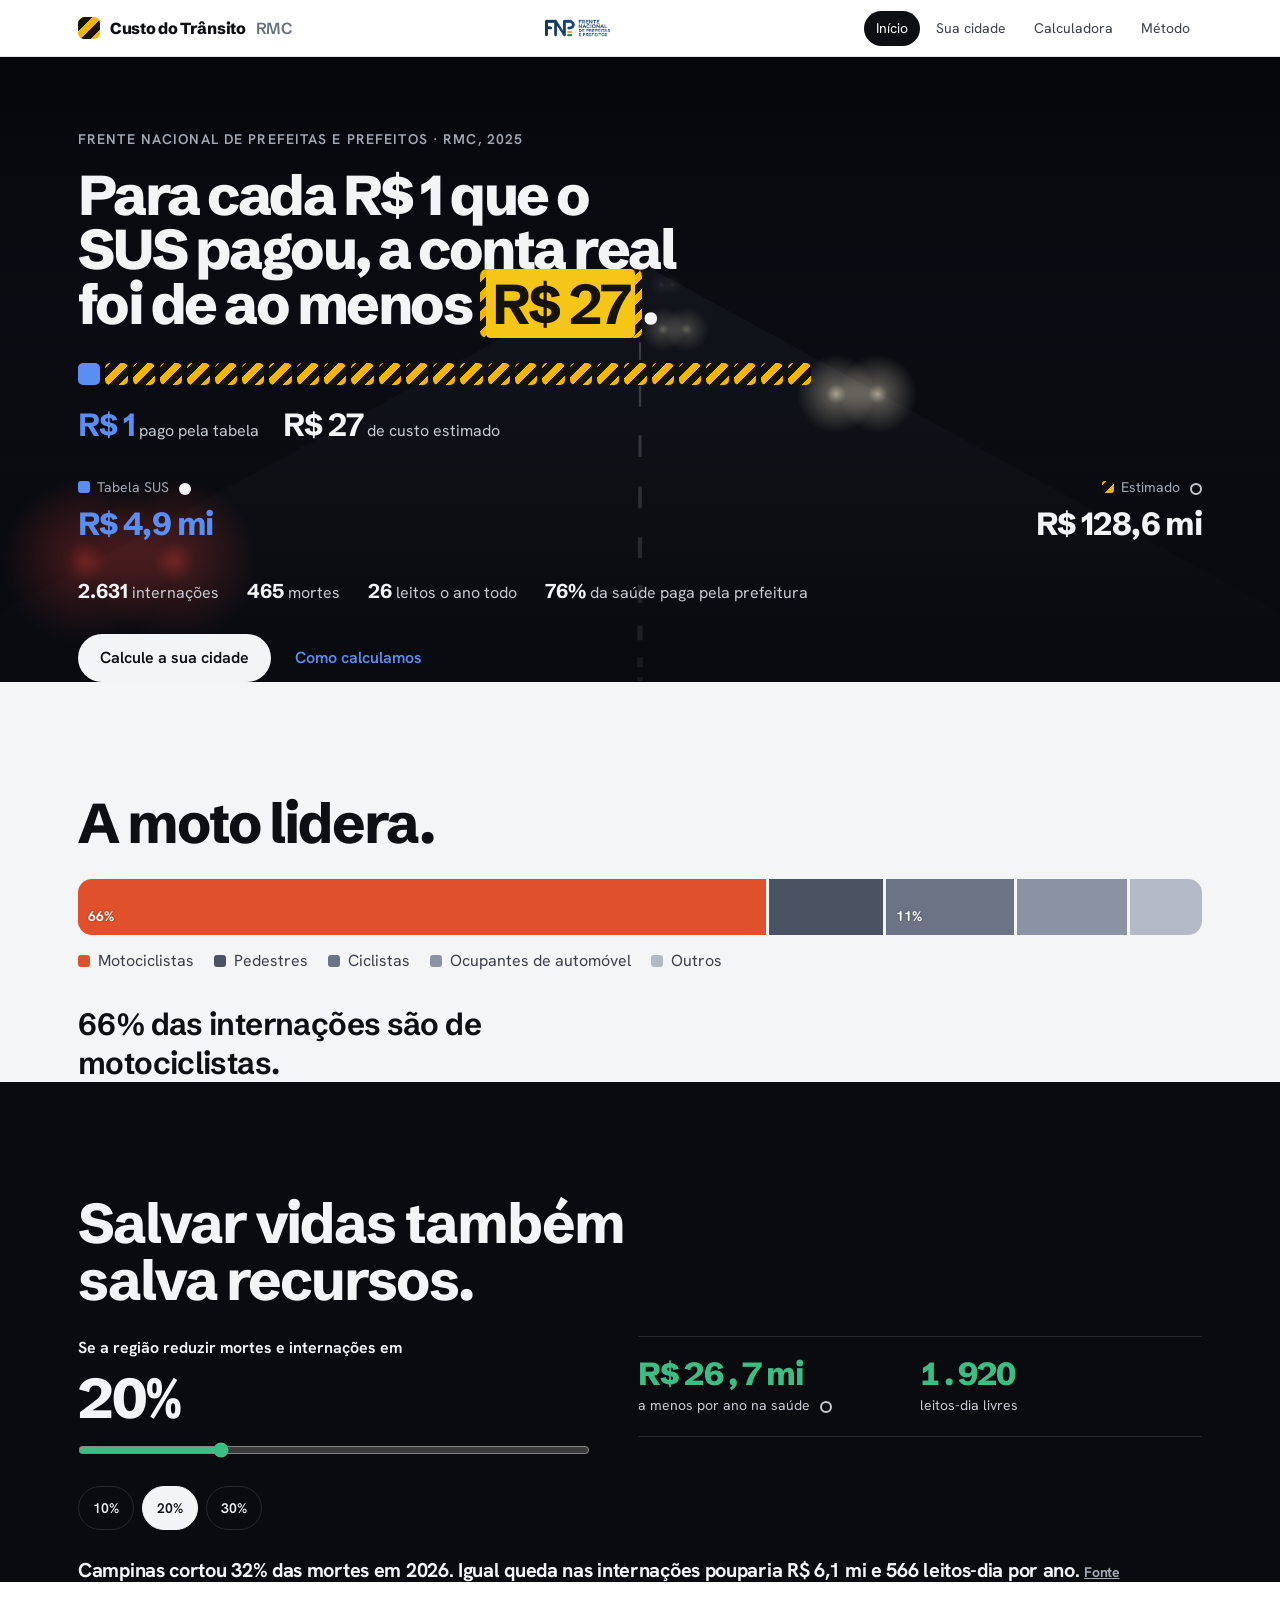
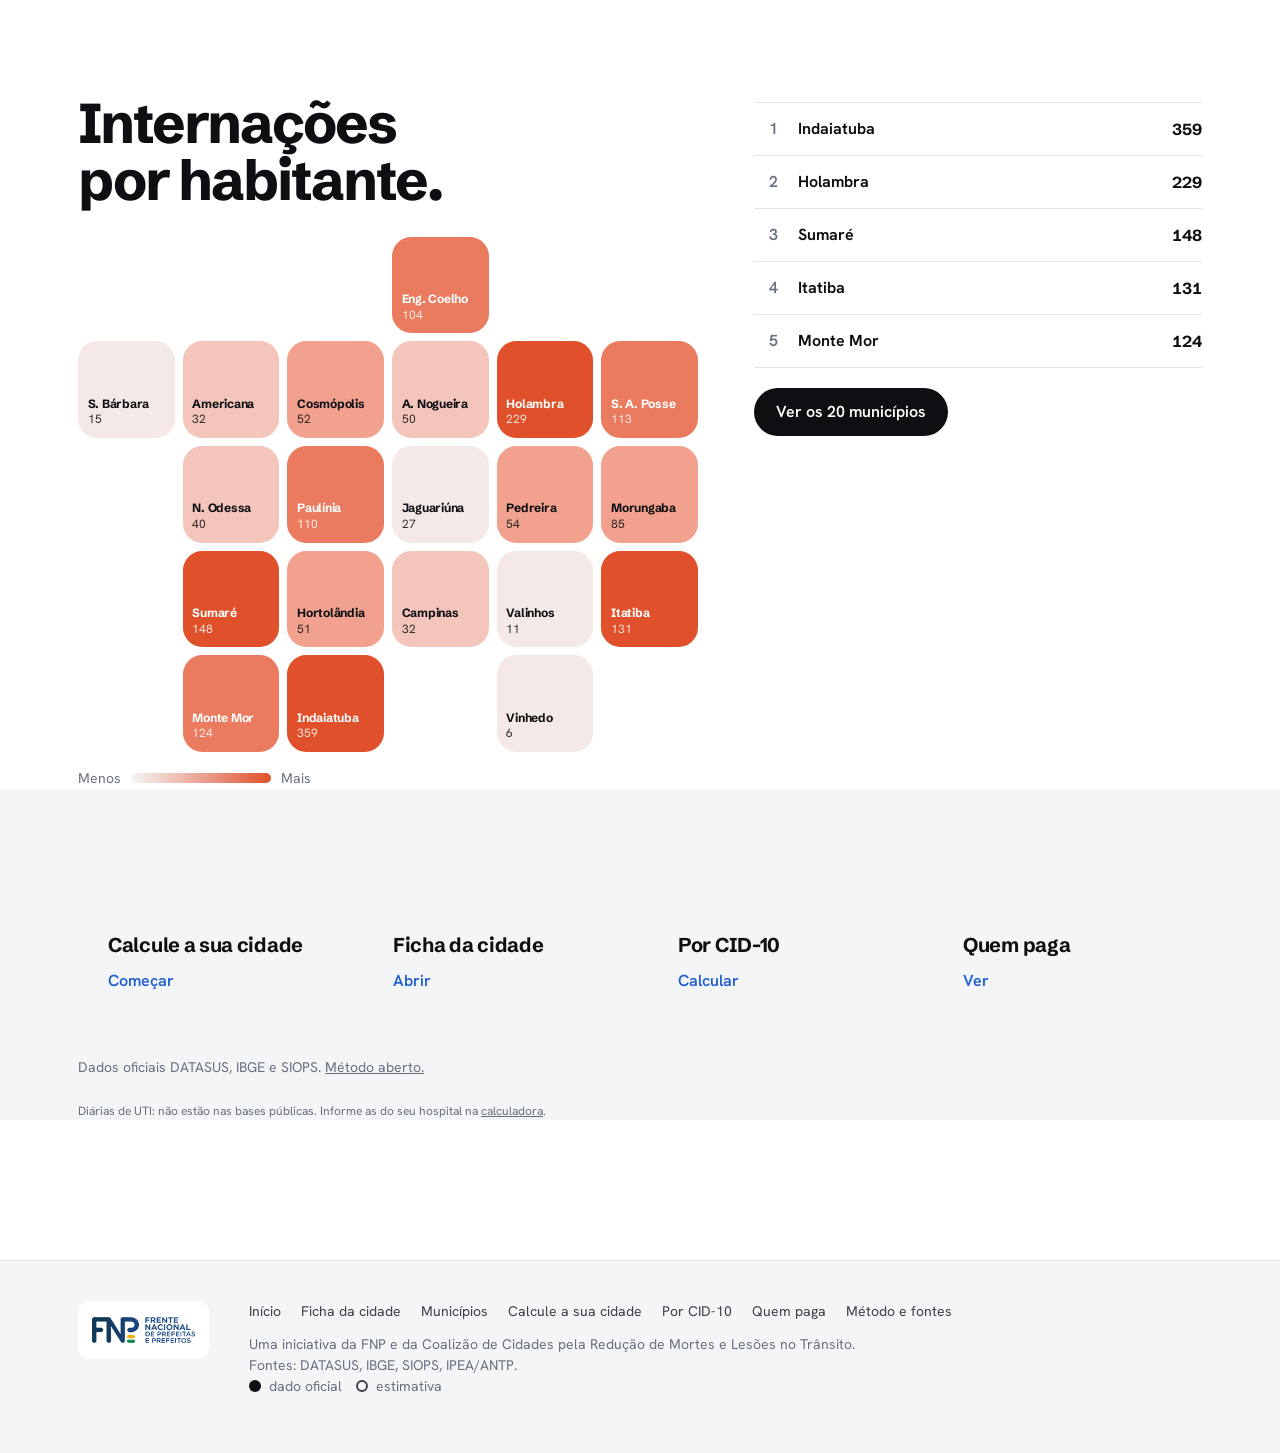
==== commit faab7696: "Abertura em movimento na home e faixas de fundo nas seções Co-Authored-By: Claude Sonnet 5.5 <norepl" ====
--- a/index.html
+++ b/index.html
@@ -22,7 +22,7 @@
 <div id="nav"></div>
 
 <main>
-  <section class="hero"><div class="wrap">
+  <section class="hero dark"><canvas class="fx" aria-hidden="true"></canvas><div class="wrap">
     <p class="eyebrow">Frente Nacional de Prefeitas e Prefeitos · RMC, <span id="ano"></span></p>
     <h1 class="display" style="margin-top:18px;max-width:20ch">Para cada R$&nbsp;1 que o SUS pagou, a conta real foi de ao menos <span class="mark-gap"><b class="n" id="hX">R$&nbsp;27</b></span>.</h1>
     <div style="margin-top:32px" id="heroUnits"></div>
@@ -35,7 +35,7 @@
     <div class="actions" style="margin-top:28px"><a class="btn" href="municipio.html#campinas">Calcule a sua cidade</a><a class="btn ghost" href="metodo.html#estimativa">Como calculamos</a></div>
   </div></section>
 
-  <section class="sec"><div class="wrap">
+  <section class="sec band"><div class="wrap">
     <div class="sec-head" style="margin-bottom:28px">
       <h2 class="h2">A moto lidera.</h2>
     </div>
@@ -43,7 +43,7 @@
     <p class="quote" id="quote" style="margin-top:32px"></p>
   </div></section>
 
-  <section class="sec" id="prevencao"><div class="wrap">
+  <section class="sec dark" id="prevencao"><div class="wrap">
     <div class="sec-head" style="margin-bottom:28px">
       <h2 class="h2">Salvar vidas também salva recursos.</h2>
     </div>
@@ -64,7 +64,7 @@
     </div>
   </div></section>
 
-  <section class="sec"><div class="wrap">
+  <section class="sec band"><div class="wrap">
     <div class="doors doors4">
       <a class="door" href="sua-cidade.html"><h3 class="h3">Calcule a sua cidade</h3><span class="go">Começar</span></a>
       <a class="door" href="municipio.html#campinas"><h3 class="h3">Ficha da cidade</h3><span class="go">Abrir</span></a>
@@ -81,6 +81,7 @@
 <script src="assets/data.js"></script>
 <script src="assets/model.js"></script>
 <script src="assets/ui.js"></script>
+<script src="assets/hero-fx.js"></script>
 <script>
 (function(){
 const D=RMC, R=M.regiao, F=M.fmt, esc=UI.esc;
--- a/assets/style.css
+++ b/assets/style.css
@@ -542,3 +542,41 @@
 @media (max-width:400px){.nav .links a{padding-left:8px;padding-right:8px}.nav .wrap{gap:4px 12px}}
 .slider{min-width:0}.slider input[type=range]{max-width:100%;margin:0}.presets button{min-width:56px}
 @media (max-width:400px){.tile b{font-size:10px}.tile small{font-size:10px}.tile{overflow:hidden}}
+
+/* Recheck: codes in tiles on phone, 44px targets, inline dots, no mono digits */
+.tile .cd{display:none}
+.kpis b,.kpis .n{font-variant-numeric:normal}
+.fig .k .src[data-d]{margin-left:6px}
+@media (max-width:700px){
+  .tile .fl{display:none}.tile .cd{display:inline}
+  .tile b,.tile small{font-size:12px!important}
+  .miniwrap{display:none}
+  .nav .links a,.brand{min-height:44px;display:inline-flex;align-items:center}
+  .step{grid-template-columns:44px minmax(0,1fr) 44px}
+  .step button{height:44px;min-width:44px}
+  .step input{padding:12px 0}
+  .chip,.dx-btn,.vsel,select,.btn,.presets button,.seg button,summary{min-height:44px}
+  .rm{width:44px;height:44px}
+  .cr .vsel{padding:8px 10px}
+  input[type=checkbox]{width:24px;height:24px}
+  #footer a,footer.site nav a{display:inline-flex;align-items:center;min-height:44px;padding:0 4px}
+  .rank a.rk{min-height:48px}
+  .doors4{grid-template-columns:minmax(0,1fr)!important;gap:8px}
+  .door{min-height:56px!important;padding:12px 20px!important;display:flex!important;flex-direction:row;align-items:center;justify-content:space-between;gap:12px}
+  .door .h3{font-size:16px}
+  .door .go{margin:0}
+  .door .go::after{content:" →"}
+}
+
+/* Abertura em movimento e faixas de fundo */
+.dark{--bg:#0a0b0e;--bg-2:#15171b;--bg-3:#1d2026;--line:#262a31;--ink:#f3f4f6;--ink-2:#c5c9d1;--muted:#a3a9b5;--sus:#5a8ef2;--sign:#f5c518;--death:#ff6a5c;--heat:#ff7444;--save:#3dbd84;--on-sus:#06122b;background:var(--bg);color:var(--ink)}
+.hero.dark{position:relative;overflow:hidden;isolation:isolate;padding-top:72px}
+.hero.dark canvas.fx{position:absolute;inset:0;width:100%;height:100%;z-index:-1;display:block}
+.hero.dark .wrap>*{animation:rise .9s cubic-bezier(.2,.7,.1,1) both}
+.hero.dark .wrap>*:nth-child(1){animation-delay:.1s}.hero.dark .wrap>*:nth-child(2){animation-delay:.5s}
+.hero.dark .wrap>*:nth-child(n+3){animation-delay:1.2s}
+@keyframes rise{from{opacity:0;transform:translateY(14px)}to{opacity:1;transform:none}}
+@media (prefers-reduced-motion:reduce){.hero.dark .wrap>*{animation:none}}
+.hero.dark .mark-gap{color:#16130a}
+.band{background:var(--bg-2)}
+.sec.dark{background:var(--bg)}
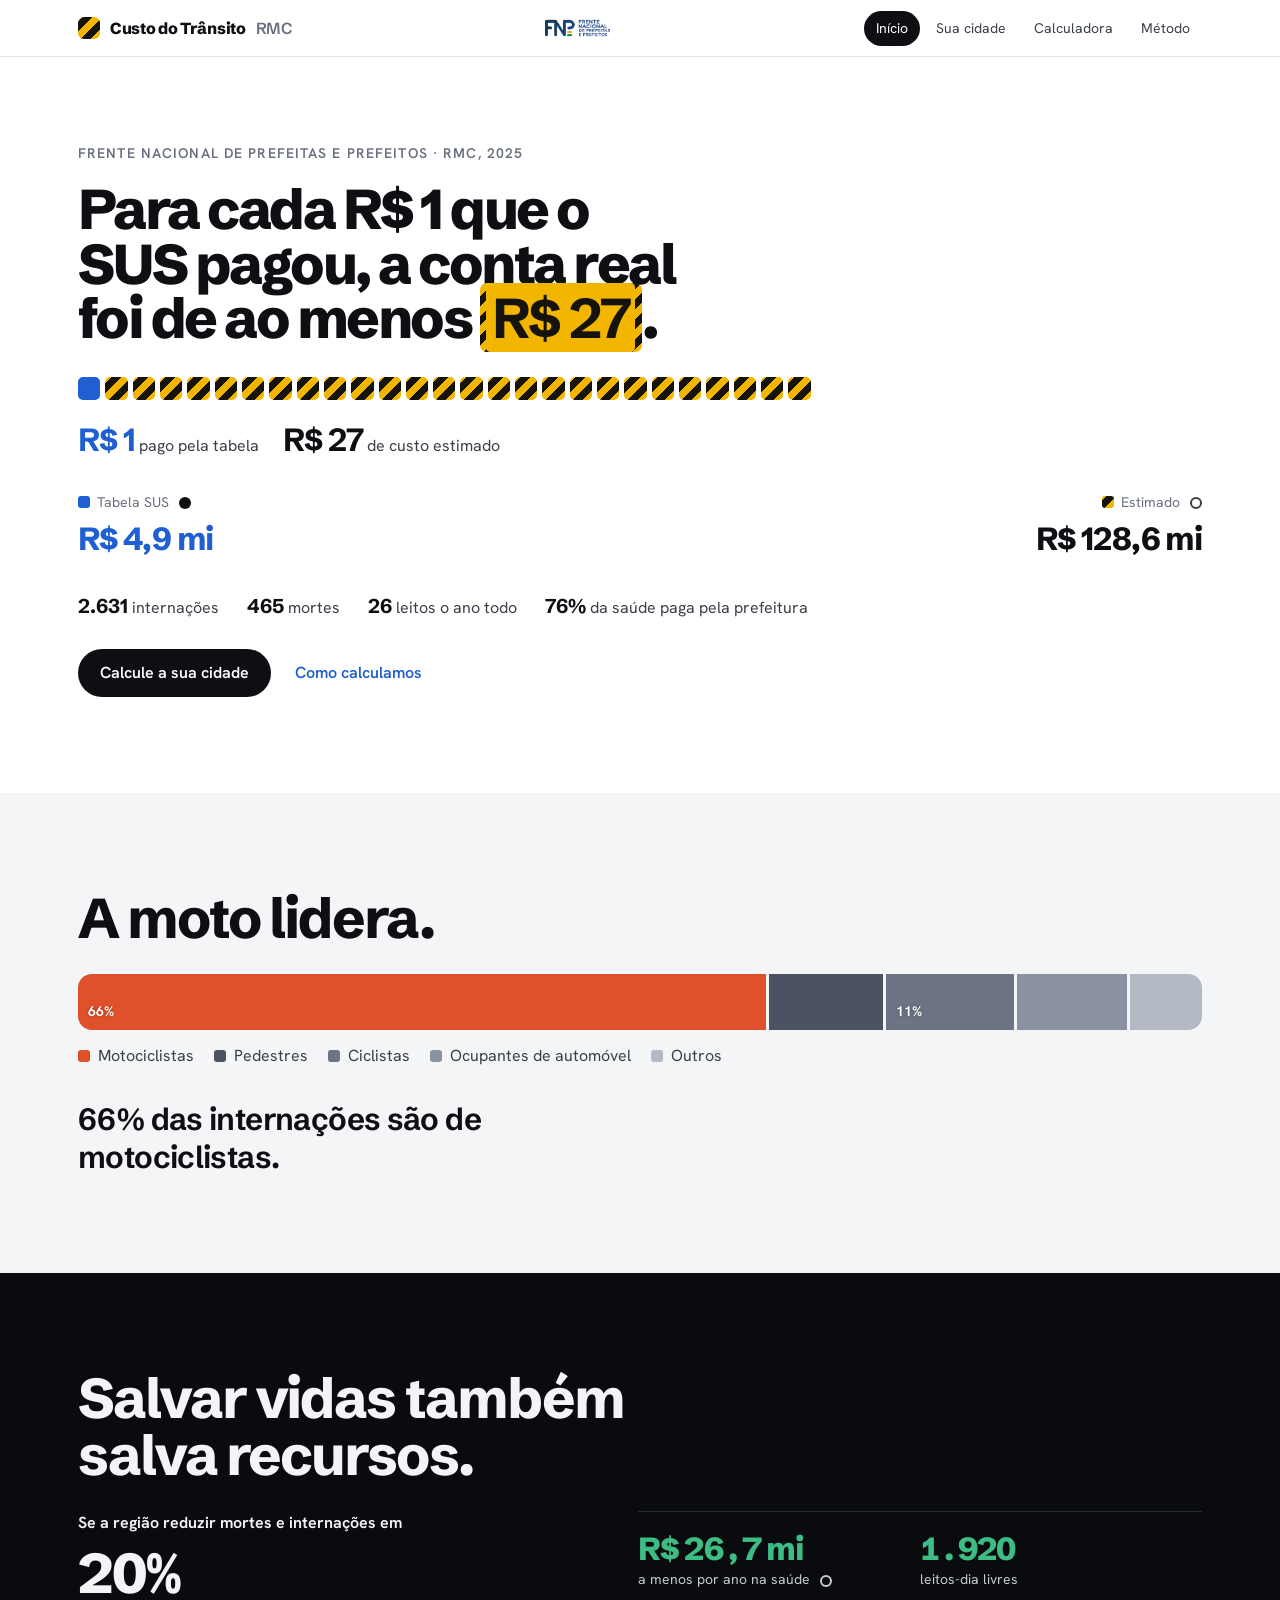
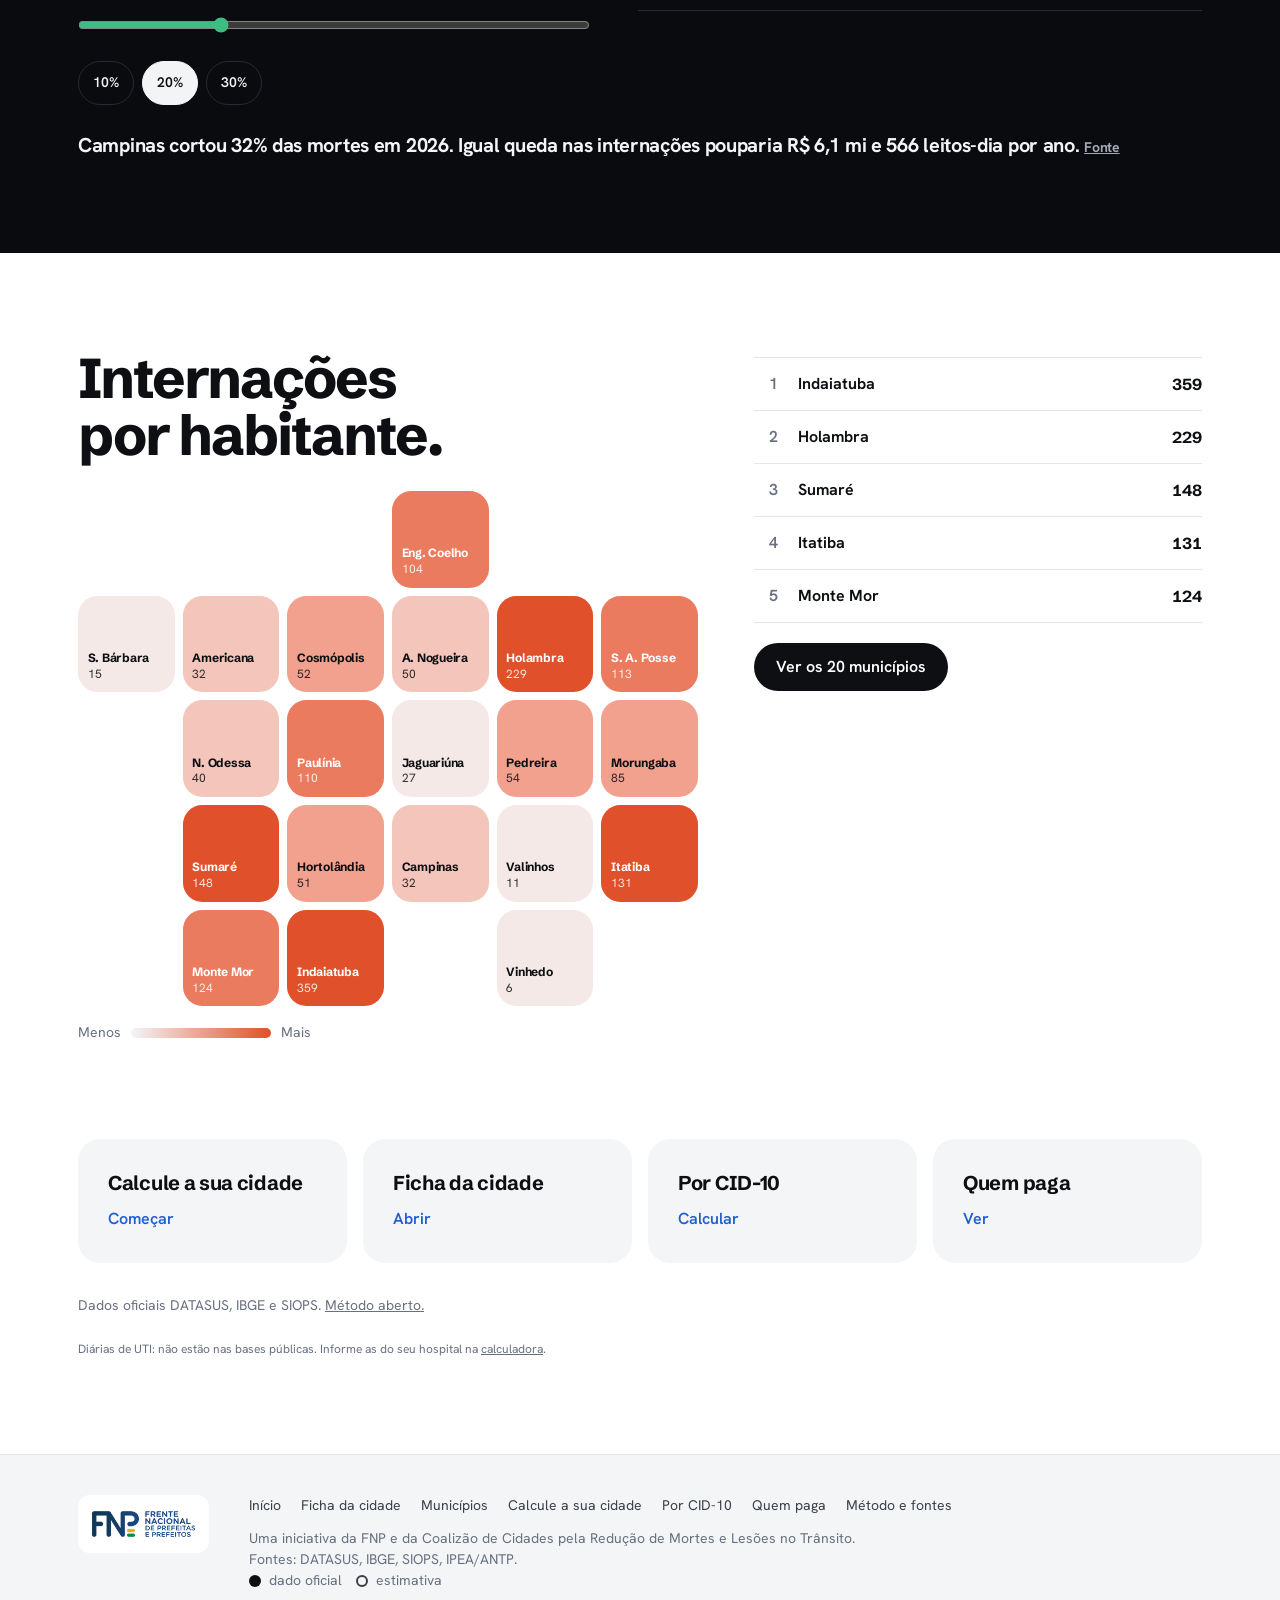
==== commit 2ed40208: "Ritmo vertical das seções, calculadora sem sobreposição, remove cena gerada Co-Authored-By: Claude S" ====
--- a/index.html
+++ b/index.html
@@ -22,7 +22,7 @@
 <div id="nav"></div>
 
 <main>
-  <section class="hero dark"><canvas class="fx" aria-hidden="true"></canvas><div class="wrap">
+  <section class="hero"><div class="wrap">
     <p class="eyebrow">Frente Nacional de Prefeitas e Prefeitos · RMC, <span id="ano"></span></p>
     <h1 class="display" style="margin-top:18px;max-width:20ch">Para cada R$&nbsp;1 que o SUS pagou, a conta real foi de ao menos <span class="mark-gap"><b class="n" id="hX">R$&nbsp;27</b></span>.</h1>
     <div style="margin-top:32px" id="heroUnits"></div>
@@ -64,7 +64,7 @@
     </div>
   </div></section>
 
-  <section class="sec band"><div class="wrap">
+  <section class="sec"><div class="wrap">
     <div class="doors doors4">
       <a class="door" href="sua-cidade.html"><h3 class="h3">Calcule a sua cidade</h3><span class="go">Começar</span></a>
       <a class="door" href="municipio.html#campinas"><h3 class="h3">Ficha da cidade</h3><span class="go">Abrir</span></a>
@@ -81,7 +81,6 @@
 <script src="assets/data.js"></script>
 <script src="assets/model.js"></script>
 <script src="assets/ui.js"></script>
-<script src="assets/hero-fx.js"></script>
 <script>
 (function(){
 const D=RMC, R=M.regiao, F=M.fmt, esc=UI.esc;
--- a/assets/style.css
+++ b/assets/style.css
@@ -71,12 +71,13 @@
 .mark-gap b{background:var(--sign);padding:0 .1em;border-radius:.08em}
 
 /* Seções */
-.sec{padding-block:112px 0}
-.sec-tight{padding-block:72px 0}
+:root{--sp:clamp(48px,8vw,96px)}
+.sec{padding-block:var(--sp) 0}
+.sec-tight{padding-block:calc(var(--sp)*.65) 0}
 .sec-head{display:grid;gap:18px;margin-bottom:44px;max-width:860px}
-.hero{padding-block:88px 0}
+.hero{padding-block:calc(var(--sp)*.9) 0}
 .hero .lede{margin-top:28px}
-@media (max-width:560px){.sec{padding-block:80px 0}.hero{padding-block:56px 0}}
+
 
 /* Barra da conta: azul pago pela tabela, zebrado sem cobertura */
 .gapbar{display:flex;height:var(--h,88px);border-radius:18px;overflow:hidden;background:var(--bg-2)}
@@ -313,7 +314,7 @@
 .pill.wait span{background:var(--sign);padding:0 4px;border-radius:4px}
 
 /* Rodapé */
-footer.site{margin-top:140px;border-top:1px solid var(--line);background:var(--bg-2)}
+footer.site{margin-top:0;border-top:1px solid var(--line);background:var(--bg-2)}
 footer.site .wrap{padding-block:40px 56px;display:grid;grid-template-columns:auto minmax(0,1fr);gap:28px 40px;align-items:start}
 @media (max-width:640px){footer.site .wrap{grid-template-columns:minmax(0,1fr)}}
 .logo-plate{background:#ffffff;border-radius:12px;padding:10px 14px;display:inline-block}
@@ -580,3 +581,13 @@
 .hero.dark .mark-gap{color:#16130a}
 .band{background:var(--bg-2)}
 .sec.dark{background:var(--bg)}
+
+/* Ritmo vertical: uma medida (--sp) acima e abaixo de cada faixa, e antes do rodapé */
+.sec.band,.sec.dark{padding-block:var(--sp)}
+main>section:has(+.band),main>section:has(+.dark){padding-bottom:var(--sp)}
+main>section:last-child{padding-bottom:var(--sp)}
+.sec.band+.sec.band{padding-top:0}
+.sec-head{margin-bottom:calc(var(--sp)*.4)}
+@media print{main>section{padding-block:10px 0!important}}
+.dx{min-width:0}.dx-btn{overflow-wrap:anywhere}
+@media (min-width:1101px){.cid-head,.cr{grid-template-columns:72px minmax(0,1fr) 104px 104px 104px 32px;column-gap:12px}.cr .step{grid-template-columns:32px minmax(0,1fr) 32px}.cr .step button{min-width:32px}}
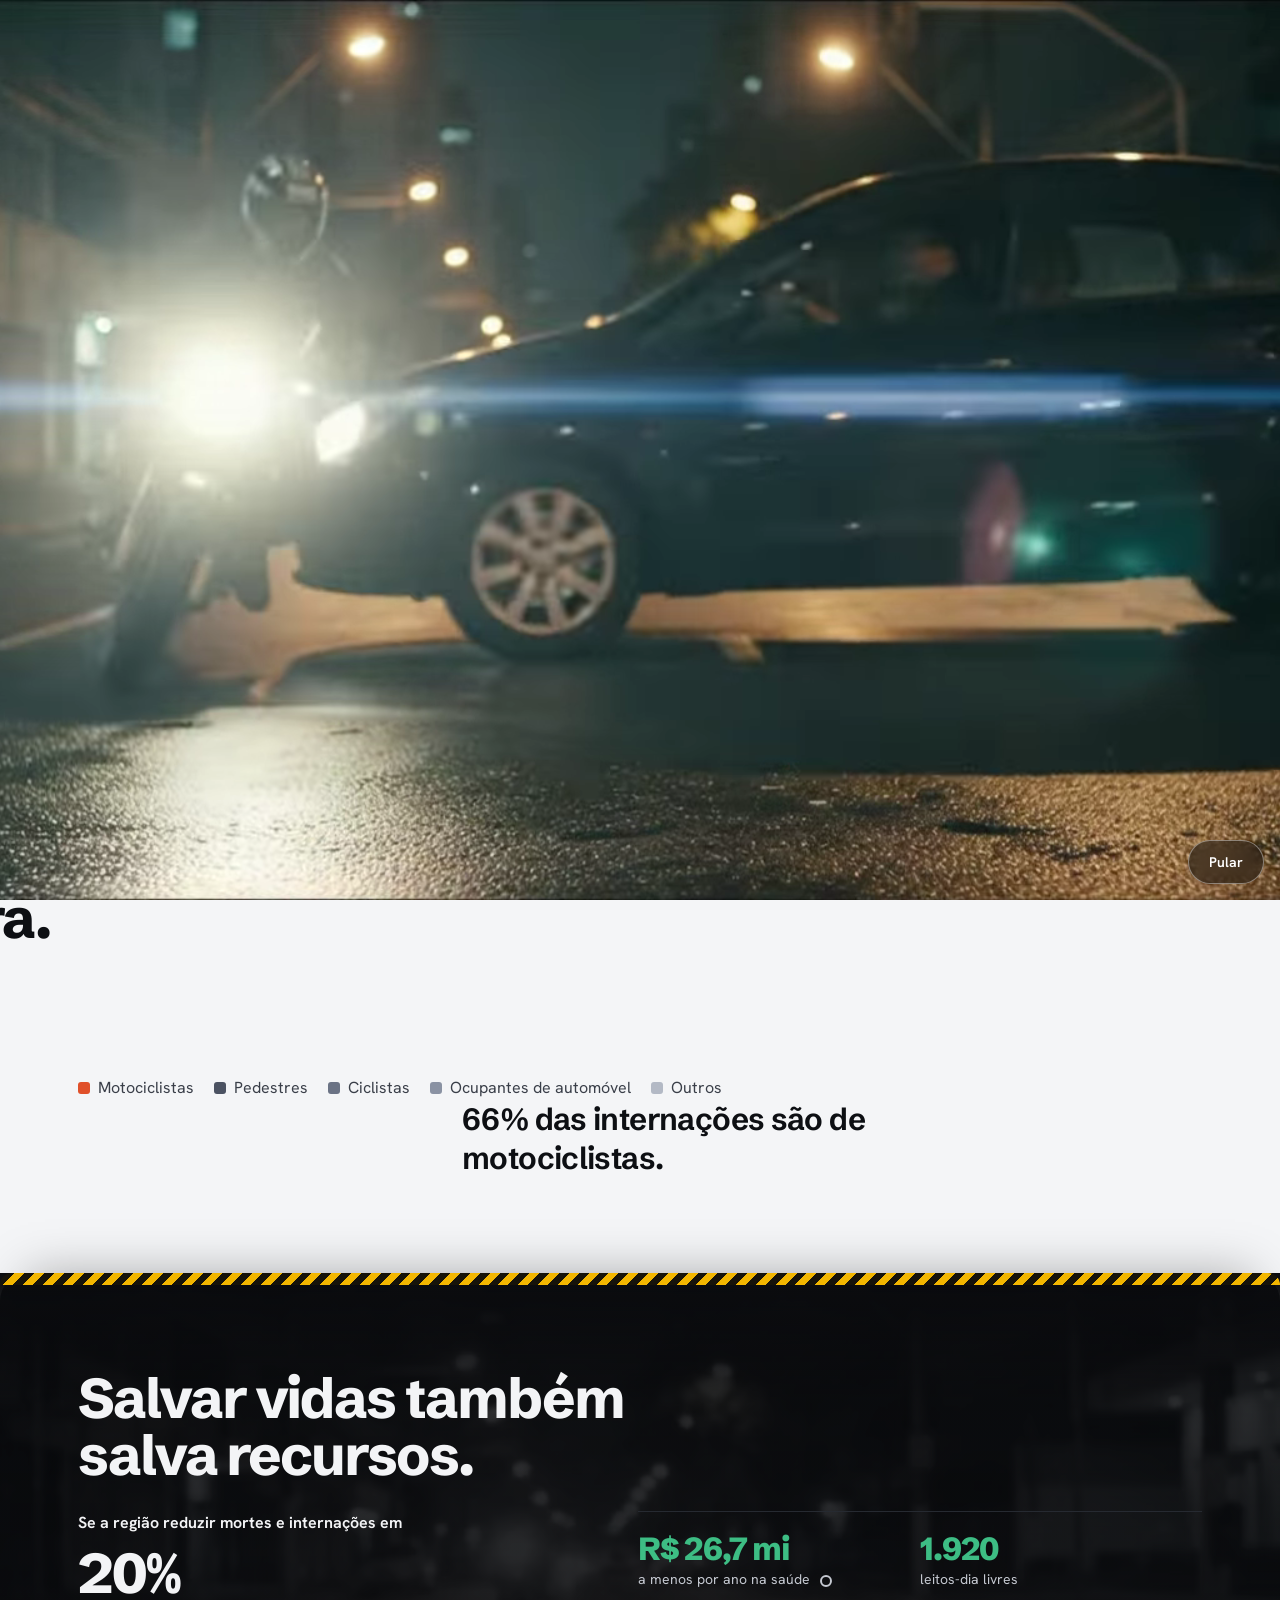
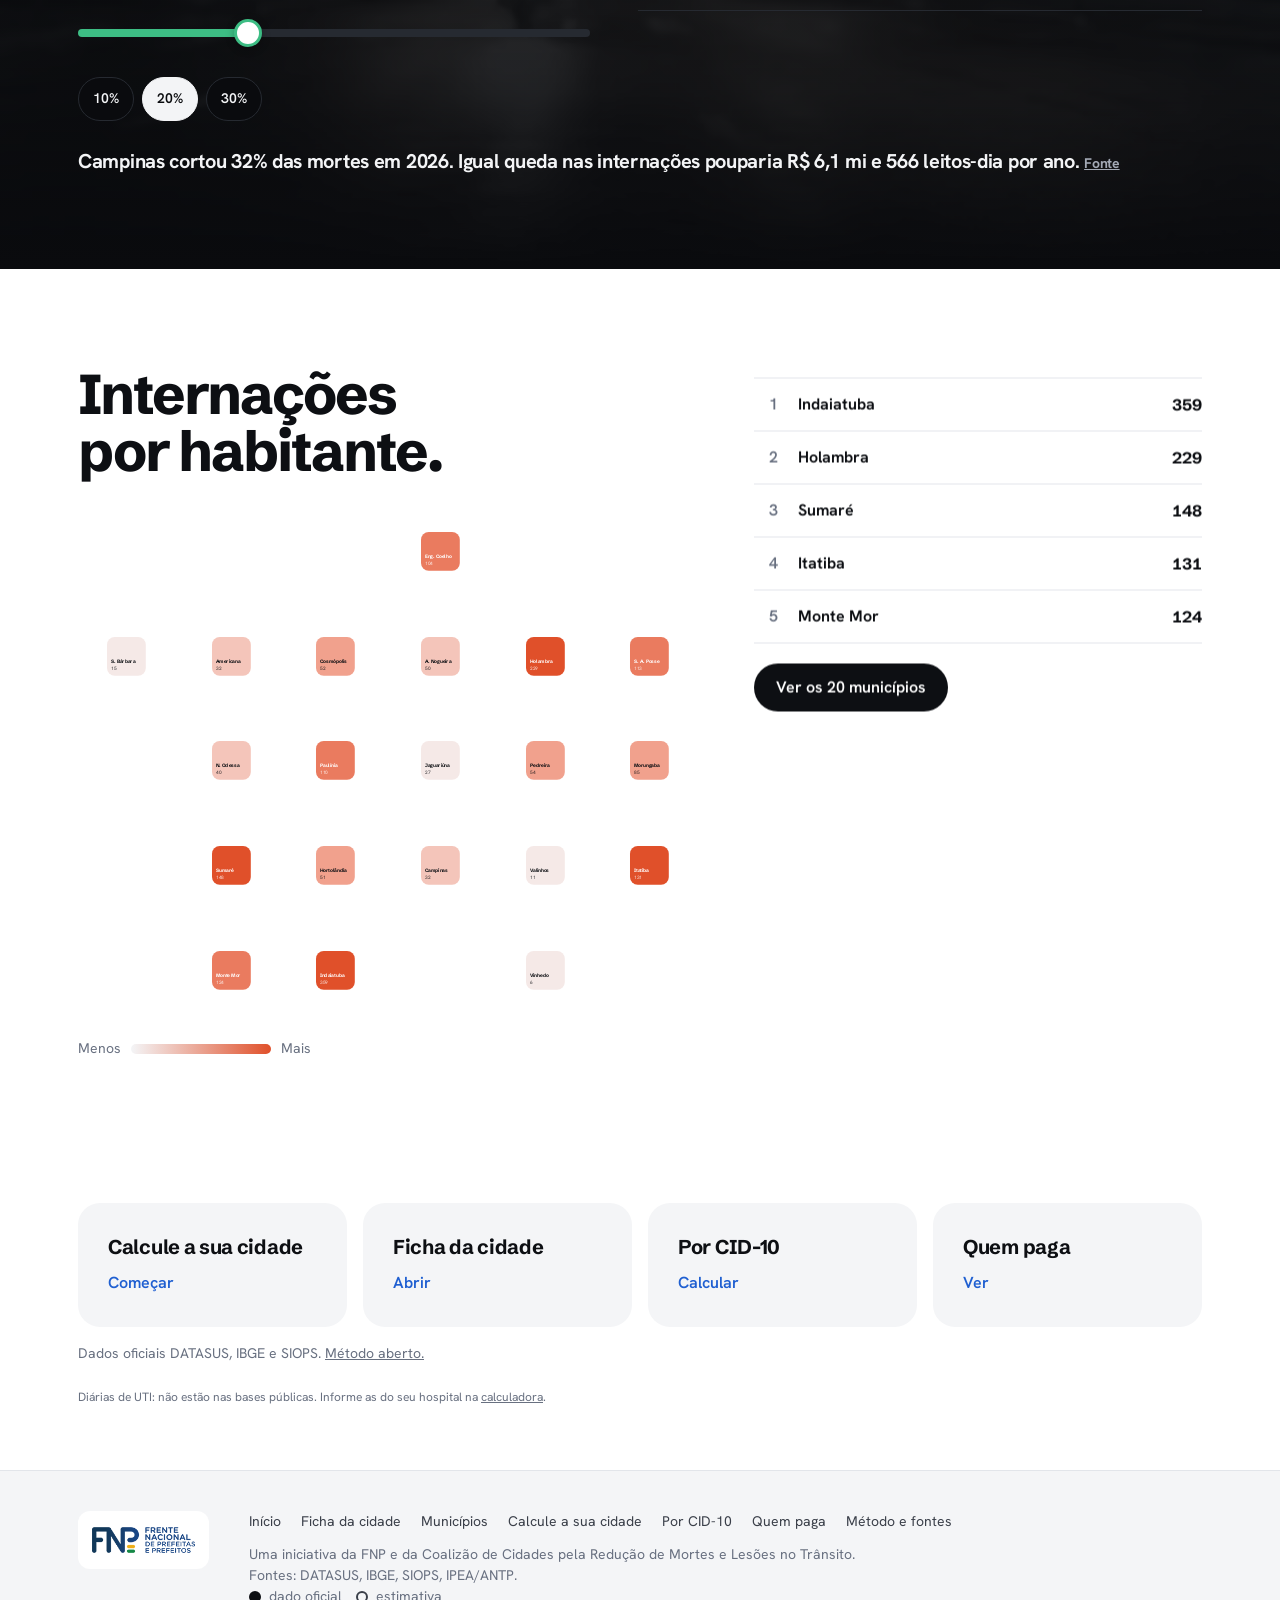
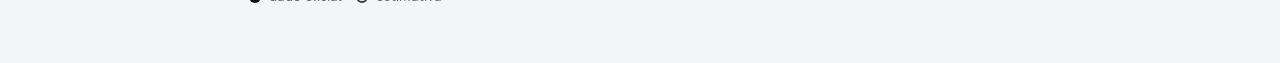
==== commit 1f00a787: "Movimento com a rolagem, menu da página, números que contam, cartões e vídeo de fundo Seções que des" ====
--- a/index.html
+++ b/index.html
@@ -16,13 +16,16 @@
 <meta property="og:image" content="https://arturfortunato1.github.io/custo-transito-rmc/assets/og.png">
 <meta name="twitter:card" content="summary_large_image">
 <meta name="theme-color" content="#0d0f13">
+<script src="assets/motion.js" defer></script>
 
+<script src="assets/intro.js"></script>
 </head>
 <body data-page="inicio">
 <div id="nav"></div>
+<nav class="secnav" aria-label="Nesta página"><a href="#conta">A conta</a><a href="#moto">A moto</a><a href="#prevencao">Prevenção</a><a href="#mapa">Mapa</a><a href="#explorar">Explorar</a></nav>
 
 <main>
-  <section class="hero"><div class="wrap">
+  <section class="hero" id="conta" data-pin><div class="wrap">
     <p class="eyebrow">Frente Nacional de Prefeitas e Prefeitos · RMC, <span id="ano"></span></p>
     <h1 class="display" style="margin-top:18px;max-width:20ch">Para cada R$&nbsp;1 que o SUS pagou, a conta real foi de ao menos <span class="mark-gap"><b class="n" id="hX">R$&nbsp;27</b></span>.</h1>
     <div style="margin-top:32px" id="heroUnits"></div>
@@ -35,7 +38,7 @@
     <div class="actions" style="margin-top:28px"><a class="btn" href="municipio.html#campinas">Calcule a sua cidade</a><a class="btn ghost" href="metodo.html#estimativa">Como calculamos</a></div>
   </div></section>
 
-  <section class="sec band"><div class="wrap">
+  <section class="sec band" id="moto" data-pin><div class="wrap">
     <div class="sec-head" style="margin-bottom:28px">
       <h2 class="h2">A moto lidera.</h2>
     </div>
@@ -43,7 +46,7 @@
     <p class="quote" id="quote" style="margin-top:32px"></p>
   </div></section>
 
-  <section class="sec dark" id="prevencao"><div class="wrap">
+  <section class="sec dark has-bgv" id="prevencao"><video class="bgv" muted playsinline loop preload="none" poster="assets/rua.jpg" aria-hidden="true" tabindex="-1"><source src="assets/rua.mp4" type="video/mp4"><source src="assets/rua.webm" type="video/webm"></video><div class="ribbon" aria-hidden="true"></div><div class="wrap">
     <div class="sec-head" style="margin-bottom:28px">
       <h2 class="h2">Salvar vidas também salva recursos.</h2>
     </div>
@@ -51,20 +54,20 @@
     <p class="h3" style="font-size:20px;margin-top:28px" id="ex"></p>
   </div></section>
 
-  <section class="sec"><div class="wrap">
+  <section class="sec" id="mapa"><div class="wrap">
     <div class="map-grid">
       <div>
         <div class="sec-head" style="margin-bottom:28px">
           <h2 class="h2">Internações por habitante.</h2>
         </div>
-        <div class="tilemap" id="map" aria-label="Mapa esquemático dos 20 municípios"></div>
+        <div class="tilemap" id="map" data-depth=".08" aria-label="Mapa esquemático dos 20 municípios"></div>
         <div class="scale" id="scale"><span>Menos</span><i aria-hidden="true"></i><span>Mais</span></div>
       </div>
-      <div style="padding-top:8px" id="mapSide"></div>
+      <div style="padding-top:8px" id="mapSide" data-depth="-.06"></div>
     </div>
   </div></section>
 
-  <section class="sec"><div class="wrap">
+  <section class="sec" id="explorar"><div class="wrap">
     <div class="doors doors4">
       <a class="door" href="sua-cidade.html"><h3 class="h3">Calcule a sua cidade</h3><span class="go">Começar</span></a>
       <a class="door" href="municipio.html#campinas"><h3 class="h3">Ficha da cidade</h3><span class="go">Abrir</span></a>
@@ -99,7 +102,10 @@
 document.getElementById('ex').innerHTML=`Campinas cortou ${F.pct(f.pct)} das mortes em 2026. Igual queda nas internações pouparia ${F.money(e.saude)} e ${F.int(e.leitosDia)} leitos-dia por ano. <a class="small" href="${f.url}" target="_blank" rel="noopener">Fonte</a>`;
 UI.tilemap(document.getElementById('map'),{key:'internPor100k',fmtv:v=>F.int(v)});
 const top=M.rank('internPor100k').slice(0,5);
-document.getElementById('mapSide').innerHTML=`<ol class="rank">`+top.map((c,i)=>`<li><a class="rk c3" href="municipio.html#${c.slug}">
+document.getElementById('mapSide').innerHTML=`<ol class="rail" aria-label="As 5 cidades com mais internações por habitante">`+top.map((c,i)=>`<li><a class="card" href="municipio.html#${c.slug}">
+  <span class="pos n">${i+1}º</span><b class="nm">${esc(c.nome)}</b>
+  <span class="big n">${F.int(c.internPor100k)}</span><span class="k">internações por 100 mil habitantes</span>
+  ${UI.gapbar(c.tab,c.real,'sm')}<span class="k"><b class="mark-sus n">${F.money(c.tab)}</b> pagos · <b class="n">${F.money(c.real)}</b> estimado</span></a></li>`).join('')+`</ol><ol class="rank">`+top.map((c,i)=>`<li><a class="rk c3" href="municipio.html#${c.slug}">
   <span class="i n">${i+1}</span><span class="nm"><b>${esc(c.nome)}</b></span>
   <span class="v n">${F.int(c.internPor100k)}</span></a></li>`).join('')+`</ol><div class="actions" style="margin-top:20px"><a class="btn" href="municipios.html">Ver os 20 municípios</a></div>`;
 })();
--- a/assets/style.css
+++ b/assets/style.css
@@ -591,3 +591,103 @@
 @media print{main>section{padding-block:10px 0!important}}
 .dx{min-width:0}.dx-btn{overflow-wrap:anywhere}
 @media (min-width:1101px){.cid-head,.cr{grid-template-columns:72px minmax(0,1fr) 104px 104px 104px 32px;column-gap:12px}.cr .step{grid-template-columns:32px minmax(0,1fr) 32px}.cr .step button{min-width:32px}}
+
+/* Abertura em tela cheia (ligada por assets/intro.js) */
+html.intro-on body{overflow:hidden}
+html.intro-on body::before{content:"";position:fixed;inset:0;background:#000;z-index:900}
+#intro{position:fixed;inset:0;z-index:1000;background:#000;opacity:1;transition:opacity .8s ease,transform .8s ease}
+#intro video{position:absolute;inset:0;width:100%;height:100%;object-fit:cover}
+#intro.out{opacity:0;transform:scale(1.04);pointer-events:none}
+.intro-skip{position:absolute;right:max(16px,env(safe-area-inset-right,0px));bottom:max(16px,env(safe-area-inset-bottom,0px));min-height:44px;min-width:76px;padding:0 20px;border-radius:999px;border:1px solid rgba(255,255,255,.4);background:rgba(0,0,0,.45);color:#fff;font:600 14px var(--text);cursor:pointer;-webkit-backdrop-filter:blur(8px);backdrop-filter:blur(8px)}
+html.intro-open main>.hero .wrap>*{animation:rise .9s cubic-bezier(.2,.7,.1,1) both}
+html.intro-open main>.hero .wrap>*:nth-child(2){animation-delay:.15s}
+html.intro-open main>.hero .wrap>*:nth-child(n+3){animation-delay:.3s}
+@media (prefers-reduced-motion:reduce){#intro{transition:none}}
+@media print{#intro{display:none!important}}
+
+/* Controle de prevenção: passo de 1, trilha com preenchimento e botão grande */
+.slider input[type=range]{-webkit-appearance:none;appearance:none;height:44px;background:transparent;cursor:pointer;touch-action:pan-y;--pct:30%}
+.slider input[type=range]::-webkit-slider-runnable-track{height:8px;border-radius:999px;background:linear-gradient(to right,var(--save) var(--pct),var(--line) var(--pct))}
+.slider input[type=range]::-moz-range-track{height:8px;border-radius:999px;background:var(--line)}
+.slider input[type=range]::-moz-range-progress{height:8px;border-radius:999px;background:var(--save)}
+.slider input[type=range]::-webkit-slider-thumb{-webkit-appearance:none;appearance:none;width:28px;height:28px;margin-top:-10px;border-radius:50%;background:#fff;border:3px solid var(--save);box-shadow:0 2px 8px rgba(0,0,0,.28);transition:transform .12s}
+.slider input[type=range]::-moz-range-thumb{width:22px;height:22px;border-radius:50%;background:#fff;border:3px solid var(--save);box-shadow:0 2px 8px rgba(0,0,0,.28)}
+.slider input[type=range]:active::-webkit-slider-thumb{transform:scale(1.15)}
+.slider input[type=range]:focus-visible{outline:2px solid var(--ink);outline-offset:2px;border-radius:8px}
+.saves b,.saves .n{font-variant-numeric:normal}
+
+/* Movimento com a rolagem (ligado por assets/motion.js, que só adiciona html.mo sem "reduzir movimento").
+   Entradas: cada peça marcada com data-r parte de um deslocamento e vai ao lugar quando ganha .in.
+   Sobreposição: [data-pin] fica parada e a seção seguinte desliza por cima como uma folha. */
+:root{--ease-mo:cubic-bezier(.16,1,.3,1);--dur-mo:.9s}
+main>section{position:relative;background:var(--bg);overflow-x:clip}
+.mo [data-r]{transition:translate var(--dur-mo) var(--ease-mo) var(--o,0ms),opacity var(--dur-mo) var(--ease-mo) var(--o,0ms),scale var(--dur-mo) var(--ease-mo) var(--o,0ms)}
+.mo [data-r="left"]:not(.in){translate:-30vw 0;opacity:0}
+.mo [data-r="right"]:not(.in){translate:30vw 0;opacity:0}
+.mo [data-r="up"]:not(.in){translate:0 32px;opacity:0}
+/* Barras crescem da esquerda, segmento a segmento */
+.mo [data-r="grow"]>*{transition:scale 1s var(--ease-mo) var(--d,0ms),opacity .6s ease var(--d,0ms);transform-origin:0 50%}
+.mo [data-r="grow"]:not(.in)>*{scale:0 1;opacity:0}
+/* Mapa: os quadrados surgem em onda, do canto superior esquerdo */
+.mo [data-r="tiles"] .tile{transition:scale .7s var(--ease-mo) var(--d,0ms),opacity .5s ease var(--d,0ms),transform .2s ease,box-shadow .2s ease}
+.mo [data-r="tiles"]:not(.in) .tile{scale:.4;opacity:0}
+/* Listas e cartões chegam um depois do outro */
+.mo [data-r="rows"]>li{transition:translate .8s var(--ease-mo) var(--d,0ms),opacity .6s ease var(--d,0ms)}
+.mo [data-r="rows"]:not(.in)>li{translate:60px 0;opacity:0}
+.mo [data-r="cards"]>*{transition:translate .9s var(--ease-mo) var(--d,0ms),opacity .6s ease var(--d,0ms),transform .2s ease}
+.mo [data-r="cards"]:not(.in)>*{translate:0 48px;opacity:0}
+/* Unidades da abertura: o quadrado azul primeiro, depois o zebrado se espalha */
+.mo .hero .units i{animation:pop .5s var(--ease-mo) both;animation-delay:calc(var(--i,0) * 18ms + .35s)}
+html.intro-on .hero .units i{animation-play-state:paused}
+@keyframes pop{from{scale:0;opacity:0}}
+
+/* Sobreposição */
+.mo [data-pin]{position:sticky;top:var(--pin,0px);z-index:0}
+.mo [data-pin]>.wrap{transform-origin:50% 20%;scale:calc(1 - var(--k,0) * .07);opacity:calc(1 - var(--k,0) * .6);will-change:scale,opacity}
+.mo [data-pin] .display{translate:0 calc(var(--k,0) * -36px)}
+.mo main>section:not([data-pin]){z-index:1}
+.mo [data-pin]+section{border-radius:28px 28px 0 0;box-shadow:0 -24px 48px -28px rgba(0,0,0,.35)}
+@media (max-width:560px){.mo [data-pin]+section{border-radius:22px 22px 0 0}}
+
+/* Fita zebrada que corre com a rolagem, no alto da seção escura */
+.ribbon{height:12px;background:var(--hatch);background-size:auto;margin-top:calc(var(--sp) * -1);margin-bottom:calc(var(--sp) - 12px)}
+.dark>.ribbon{border-radius:inherit}
+.mo [data-depth]{will-change:translate}
+@media print{.mo [data-r],.mo [data-r]>*,.mo [data-r] .tile{translate:none!important;scale:none!important;opacity:1!important}.mo [data-pin]{position:static}.ribbon{display:none}}
+
+/* Menu da página: segue a leitura e marca a seção na tela. No computador fica sob a barra do site;
+   no celular flutua embaixo, ao alcance do polegar. Some sobre a abertura e o rodapé. */
+.secnav{position:fixed;z-index:45;left:50%;top:calc(var(--navh,57px) + 12px);translate:-50% -14px;opacity:0;visibility:hidden;display:flex;gap:2px;padding:4px;border-radius:999px;background:var(--glass);backdrop-filter:saturate(180%) blur(18px);-webkit-backdrop-filter:saturate(180%) blur(18px);box-shadow:0 8px 28px -12px rgba(0,0,0,.35),0 0 0 1px var(--line);transition:translate .45s var(--ease-mo,ease),opacity .3s ease,visibility .3s;max-width:calc(100vw - 24px);overflow-x:auto;scrollbar-width:none}
+.secnav::-webkit-scrollbar{display:none}
+.secnav.on{translate:-50% 0;opacity:1;visibility:visible}
+.secnav a{flex:0 0 auto;text-decoration:none;font-size:14px;font-weight:600;color:var(--ink-2);padding:8px 14px;border-radius:999px;white-space:nowrap;transition:background-color .25s,color .25s}
+.secnav a:hover{color:var(--ink)}
+.secnav a.cur{background:var(--ink);color:var(--bg)}
+@media (max-width:720px){
+  .secnav{top:auto;bottom:calc(12px + env(safe-area-inset-bottom,0px));translate:-50% 14px}
+  .secnav a{font-size:13px;padding:10px 12px;min-height:40px;display:flex;align-items:center}
+}
+@media print{.secnav{display:none}}
+
+/* Vídeo de fundo atrás de um filtro, como a home Martminas: a rua aparece só como textura escura */
+.has-bgv{isolation:isolate}
+.bgv{position:absolute;inset:0;width:100%;height:100%;object-fit:cover;z-index:-2;opacity:.32;filter:grayscale(.4) contrast(1.05);pointer-events:none}
+.has-bgv::before{content:"";position:absolute;inset:0;z-index:-1;pointer-events:none;
+  background:linear-gradient(to bottom,var(--bg) 0,color-mix(in oklab,var(--bg) 55%,transparent) 22%,color-mix(in oklab,var(--bg) 70%,transparent) 70%,var(--bg) 100%)}
+@media (prefers-reduced-motion:reduce){.bgv{opacity:.22}}
+@media print{.bgv,.has-bgv::before{display:none}}
+
+/* Cidades em cartões que deslizam para o lado (só no celular; no computador fica a lista) */
+.rail{display:none}
+@media (max-width:720px){
+  #mapSide .rank{display:none}
+  .rail{display:flex;gap:12px;list-style:none;margin:0 -16px;padding:4px 16px 8px;overflow-x:auto;scroll-snap-type:x mandatory;scroll-padding-inline:16px;scrollbar-width:none;overscroll-behavior-x:contain}
+  .rail::-webkit-scrollbar{display:none}
+  .rail>li{flex:0 0 78%;scroll-snap-align:start}
+  .rail .card{display:grid;gap:6px;height:100%;padding:20px;border-radius:var(--r);background:var(--bg-2);text-decoration:none;color:var(--ink)}
+  .rail .pos{font-size:14px;font-weight:700;color:var(--muted)}
+  .rail .nm{font-family:var(--display);font-size:20px;letter-spacing:-.02em}
+  .rail .big{font-family:var(--display);font-size:44px;font-weight:800;letter-spacing:-.04em;line-height:1;color:var(--heat);margin-top:8px}
+  .rail .k{font-size:14px;color:var(--ink-2)}
+  .rail .gapbar{margin-top:10px}
+}
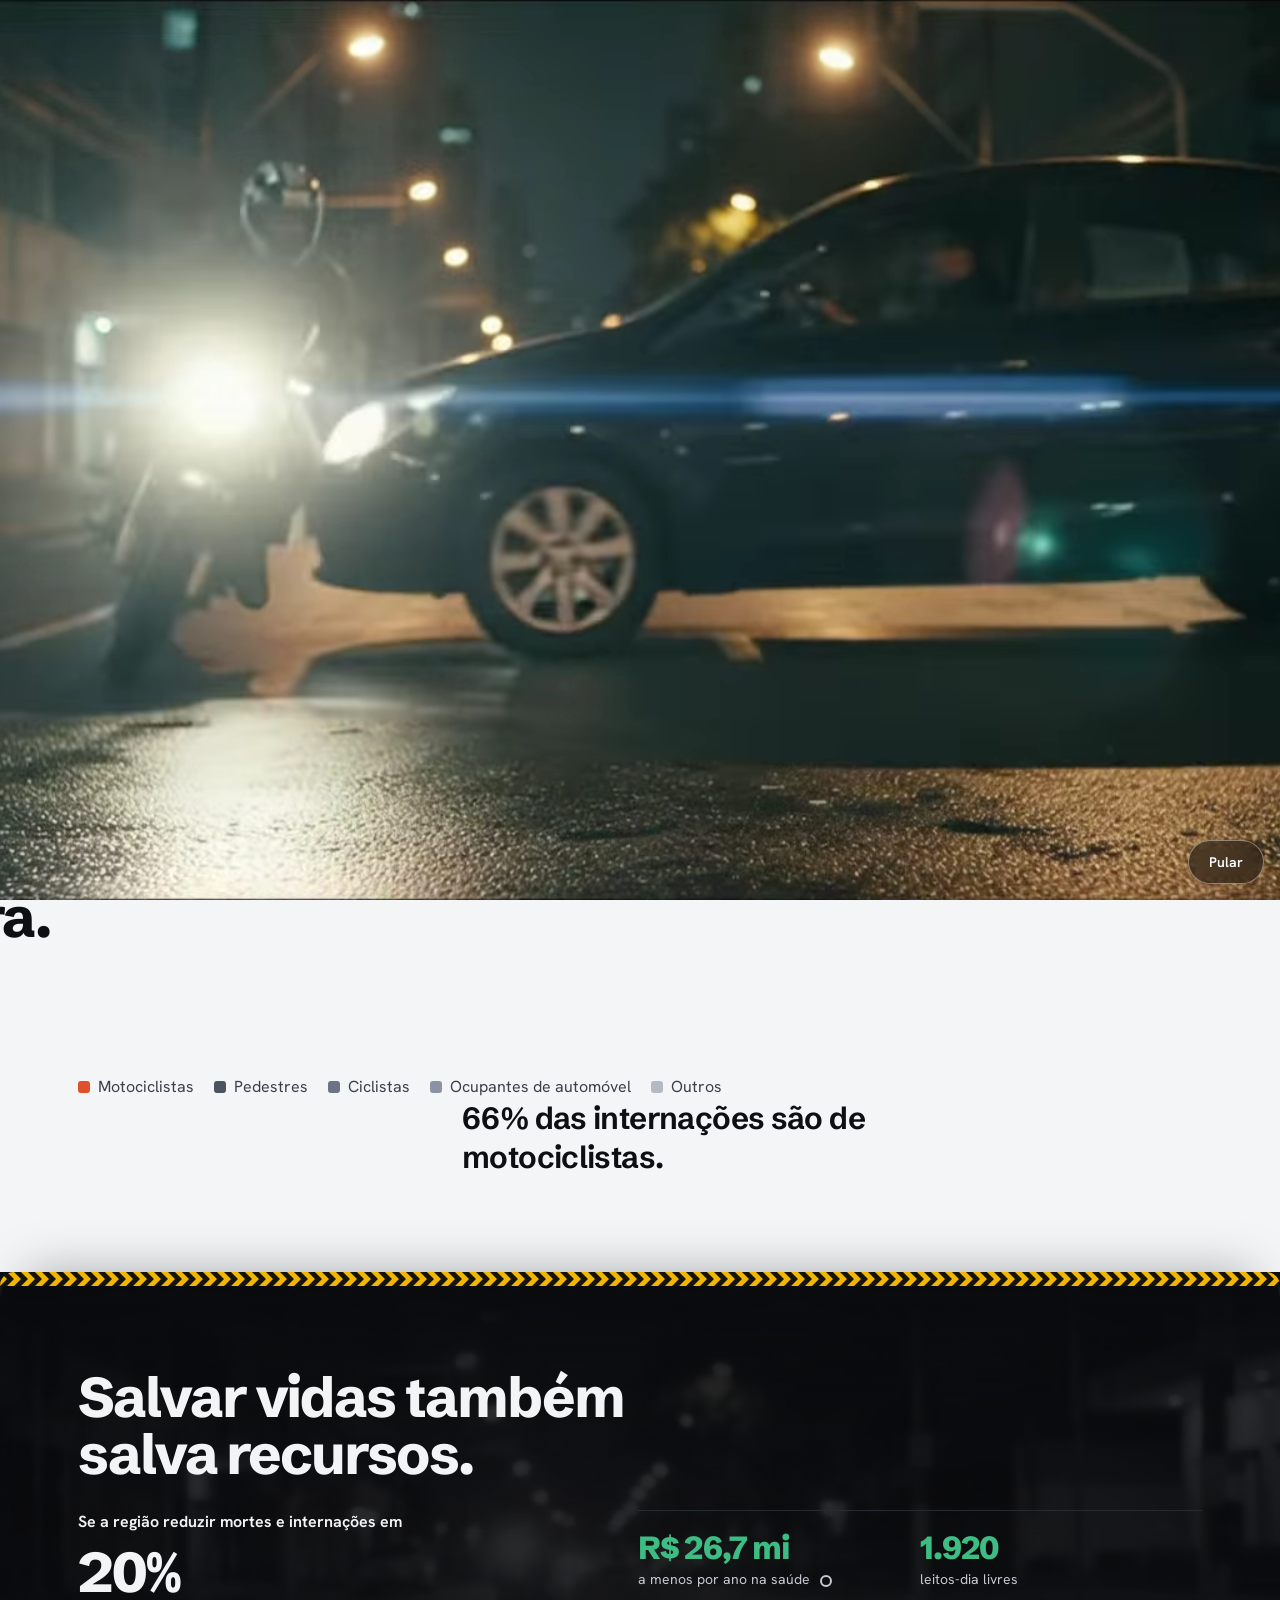
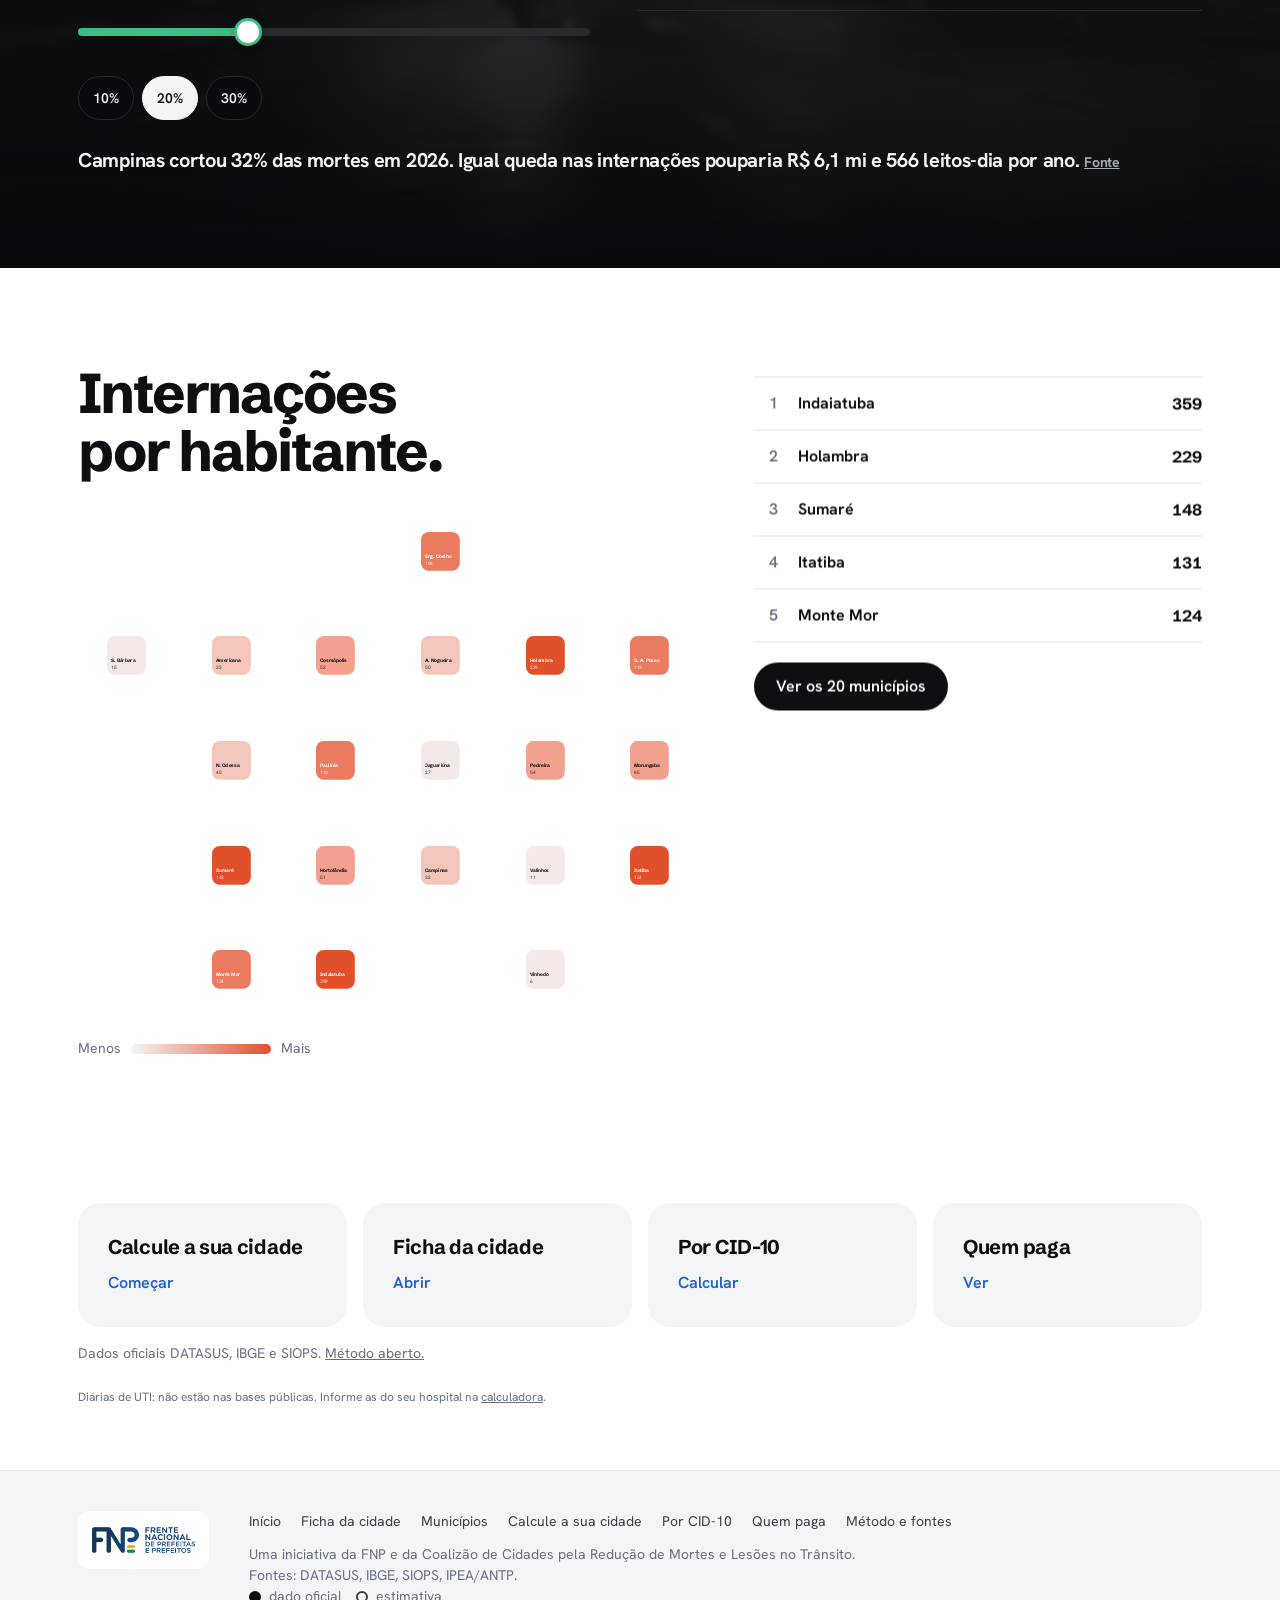
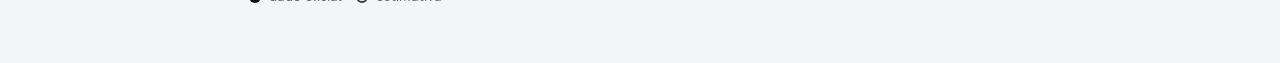
==== commit 42fa6b7c: "Destaque do R$ 27 em placa com faixa de chevrons; legenda da abertura alinhada ao gráfico Co-Authore" ====
--- a/index.html
+++ b/index.html
@@ -90,6 +90,8 @@
 document.getElementById('ano').textContent=D.ano;
 document.getElementById('hX').textContent='R$\u00a0'+Math.round(R.real/R.pago);
 document.getElementById('heroUnits').innerHTML=UI.unitchart(R.pago,R.real);
+/* Gráfico e legenda com a largura exata da fileira (quadrados de 22 px + 5 px de espaço), sem coluna vazia no fim */
+const nU=document.querySelectorAll('#heroUnits .units i').length; document.querySelector('.hero .wrap').style.setProperty('--uw',Math.min(760,nU*27-5)+'px');
 document.getElementById('hTab').textContent=F.money(R.pago);
 document.getElementById('hGap').textContent=F.money(R.gap);
 const propria=R.despPropria/R.despSaude;
--- a/assets/style.css
+++ b/assets/style.css
@@ -8,7 +8,9 @@
   --sus:#1f5fd1; --sign:#f2b600; --stripe:#16130a; --death:#cf3328; --heat:#e0502a;
   --save:#1d8a5a; --c-pref:#7c8496; --c-prod:#3b4252; --c-dano:#5b6477; --c-inss:#d3d7de;
   --on-sus:#ffffff; --glass:rgba(255,255,255,.78);
-  --hatch:repeating-linear-gradient(-45deg,var(--sign) 0 7px,var(--stripe) 7px 14px);
+  /* Chevron de obstáculo (preto sobre amarelo), apontando no sentido da barra. Cada chevron tem a altura da peça. */
+  --chev:url("data:image/svg+xml,%3Csvg xmlns='http://www.w3.org/2000/svg' viewBox='0 0 20 20'%3E%3Cpath d='M0 0h10l10 10-10 10H0l10-10z' fill='%2316130a'/%3E%3C/svg%3E");
+  --hatch:var(--chev) 0 50% / auto 100% repeat-x var(--sign);
   --display:"Schibsted Grotesk","Helvetica Neue",Arial,sans-serif;
   --text:-apple-system,BlinkMacSystemFont,"Hanken Grotesk","Segoe UI",Roboto,sans-serif;
   --mono:"Overpass Mono",ui-monospace,Menlo,Consolas,monospace;
@@ -67,8 +69,9 @@
 .lede{font-size:clamp(20px,1.7vw,20px);line-height:1.45;color:var(--ink-2);max-width:36em}
 .small{font-size:14px;color:var(--muted)}
 .mark-sus{color:var(--sus)}
-.mark-gap{background:var(--hatch);color:var(--stripe);padding:0 .12em;border-radius:.12em;-webkit-box-decoration-break:clone;box-decoration-break:clone}
-.mark-gap b{background:var(--sign);padding:0 .1em;border-radius:.08em}
+/* Destaque do número: placa amarela com uma faixa de chevrons na base, como a borda de uma placa de obstáculo */
+.mark-gap{background:var(--chev) 0 100% / auto .2em repeat-x,var(--sign);color:var(--stripe);padding:0 .16em .2em;border-radius:.1em;-webkit-box-decoration-break:clone;box-decoration-break:clone}
+.mark-gap b{background:none;padding:0}
 
 /* Seções */
 :root{--sp:clamp(48px,8vw,96px)}
@@ -650,7 +653,7 @@
 @media (max-width:560px){.mo [data-pin]+section{border-radius:22px 22px 0 0}}
 
 /* Fita zebrada que corre com a rolagem, no alto da seção escura */
-.ribbon{height:12px;background:var(--hatch);background-size:auto;margin-top:calc(var(--sp) * -1);margin-bottom:calc(var(--sp) - 12px)}
+.ribbon{height:14px;background:var(--hatch);margin-top:calc(var(--sp) * -1);margin-bottom:calc(var(--sp) - 14px)}
 .dark>.ribbon{border-radius:inherit}
 .mo [data-depth]{will-change:translate}
 @media print{.mo [data-r],.mo [data-r]>*,.mo [data-r] .tile{translate:none!important;scale:none!important;opacity:1!important}.mo [data-pin]{position:static}.ribbon{display:none}}
@@ -691,3 +694,6 @@
   .rail .k{font-size:14px;color:var(--ink-2)}
   .rail .gapbar{margin-top:10px}
 }
+
+/* Na abertura a legenda acompanha a largura do gráfico de unidades, para "Estimado" ficar sob o fim da fileira */
+.hero .units,.hero .gap-legend{max-width:var(--uw,760px)}
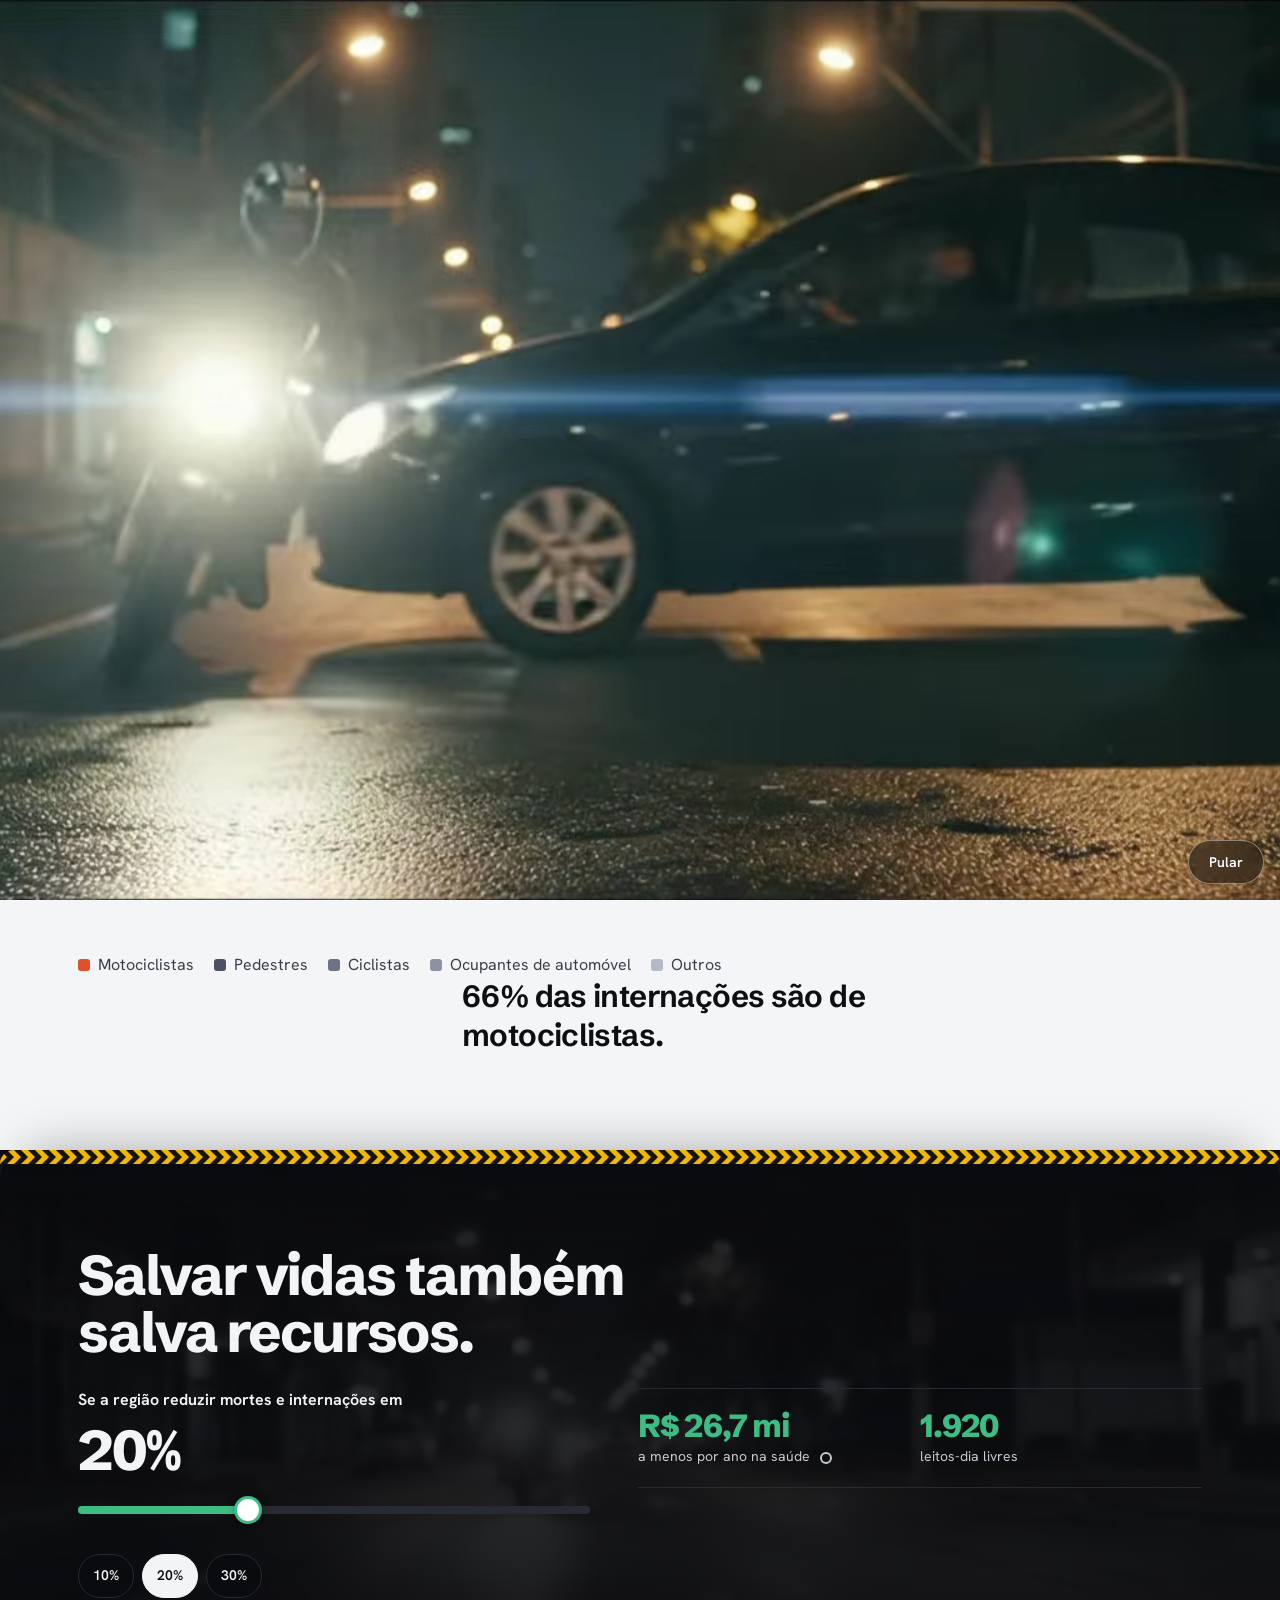
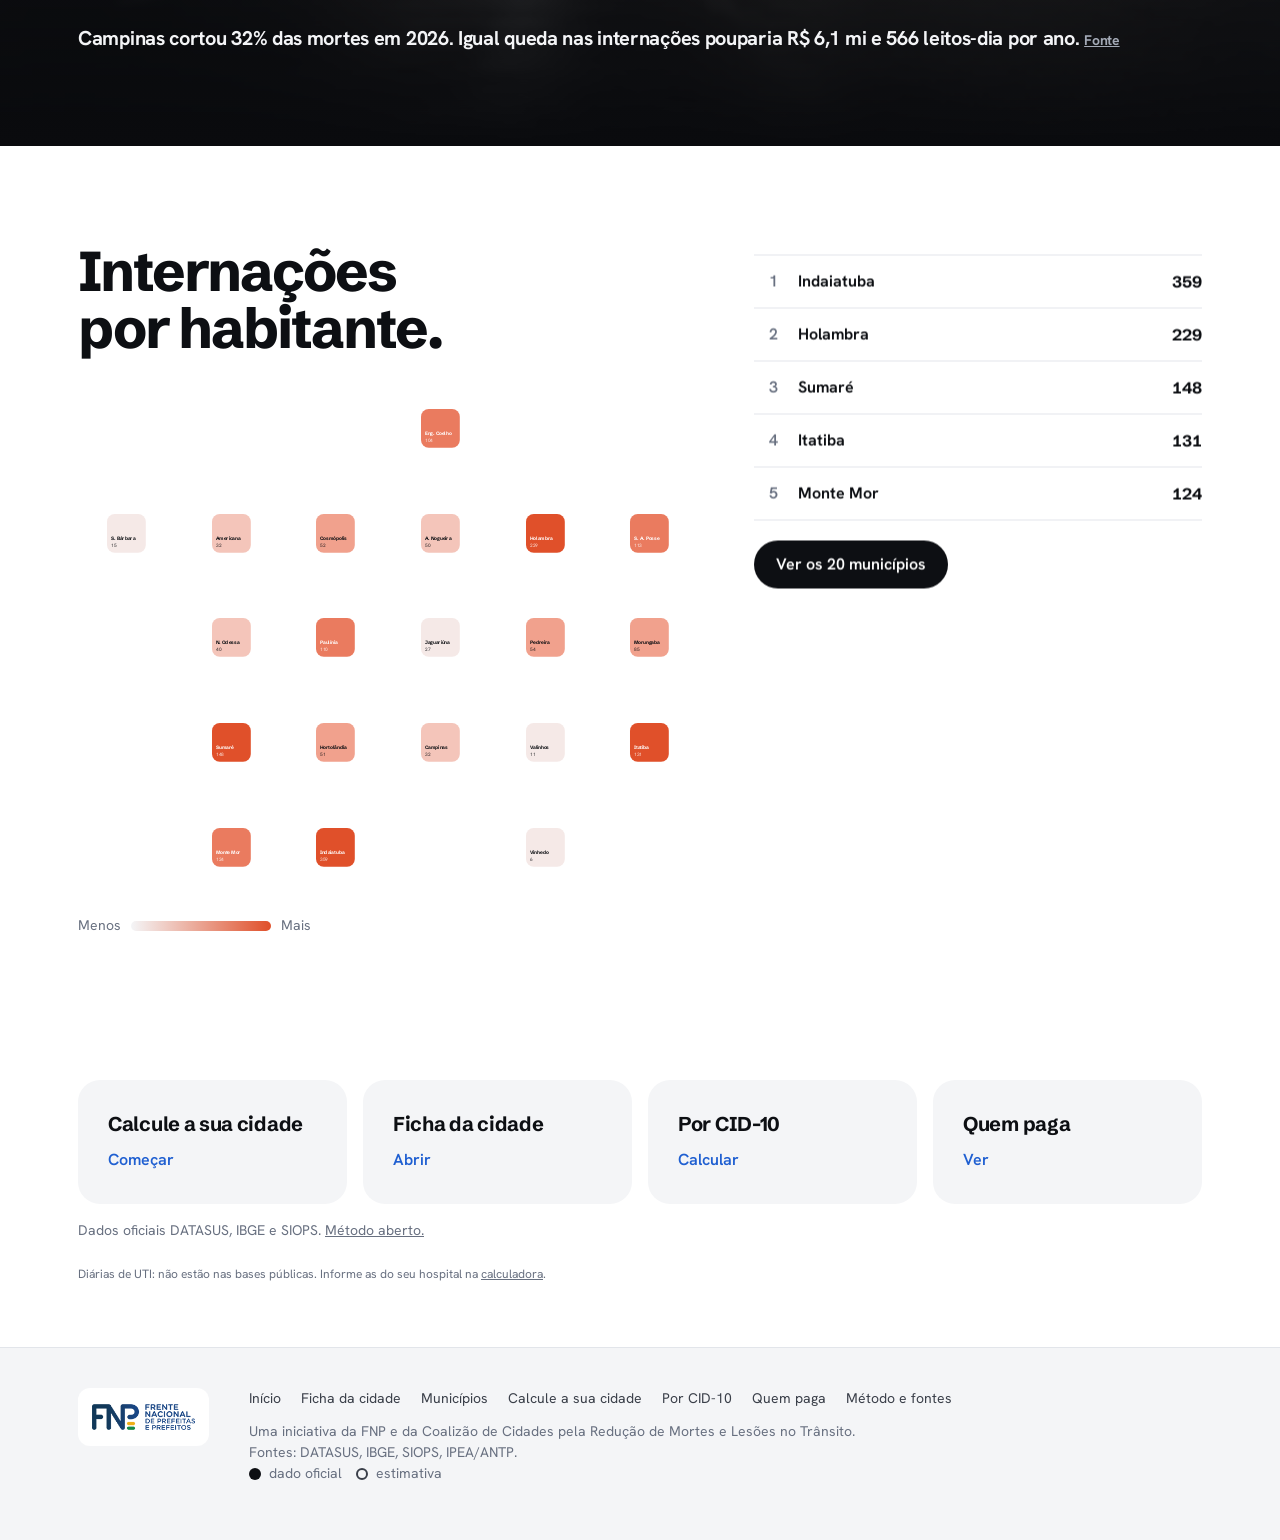
==== commit 8f0498ec: "Abertura em duas colunas com painel; revisão em muitas telas (celular pequeno, toque, telas baixas, " ====
--- a/index.html
+++ b/index.html
@@ -28,12 +28,14 @@
   <section class="hero" id="conta" data-pin><div class="wrap">
     <p class="eyebrow">Frente Nacional de Prefeitas e Prefeitos · RMC, <span id="ano"></span></p>
     <h1 class="display" style="margin-top:18px;max-width:20ch">Para cada R$&nbsp;1 que o SUS pagou, a conta real foi de ao menos <span class="mark-gap"><b class="n" id="hX">R$&nbsp;27</b></span>.</h1>
-    <div style="margin-top:32px" id="heroUnits"></div>
-    <div class="gap-legend" style="margin-top:28px">
+    <figure class="hero-card" aria-label="A conta de 2025 na região">
+    <div id="heroUnits"></div>
+    <div class="gap-legend">
       <div class="s"><span class="k"><i class="key" style="--c:var(--sus)"></i>Tabela SUS <span class="src ok">SIH/SUS 2025, valor oficial</span></span><span class="v n" id="hTab"></span></div>
       <div></div>
       <div class="r"><span class="k"><i class="key h"></i>Estimado <span class="src est">IPEA/ANTP corrigido pelo IPCA, margem de ±50%</span></span><span class="v n" id="hGap"></span></div>
     </div>
+    </figure>
     <p class="kpis" id="kpis"></p>
     <div class="actions" style="margin-top:28px"><a class="btn" href="municipio.html#campinas">Calcule a sua cidade</a><a class="btn ghost" href="metodo.html#estimativa">Como calculamos</a></div>
   </div></section>
@@ -90,8 +92,6 @@
 document.getElementById('ano').textContent=D.ano;
 document.getElementById('hX').textContent='R$\u00a0'+Math.round(R.real/R.pago);
 document.getElementById('heroUnits').innerHTML=UI.unitchart(R.pago,R.real);
-/* Gráfico e legenda com a largura exata da fileira (quadrados de 22 px + 5 px de espaço), sem coluna vazia no fim */
-const nU=document.querySelectorAll('#heroUnits .units i').length; document.querySelector('.hero .wrap').style.setProperty('--uw',Math.min(760,nU*27-5)+'px');
 document.getElementById('hTab').textContent=F.money(R.pago);
 document.getElementById('hGap').textContent=F.money(R.gap);
 const propria=R.despPropria/R.despSaude;
--- a/assets/style.css
+++ b/assets/style.css
@@ -695,5 +695,54 @@
   .rail .gapbar{margin-top:10px}
 }
 
-/* Na abertura a legenda acompanha a largura do gráfico de unidades, para "Estimado" ficar sob o fim da fileira */
-.hero .units,.hero .gap-legend{max-width:var(--uw,760px)}
+/* Abertura: o texto à esquerda e a conta num painel à direita (em telas largas); no celular o painel vem logo após o título */
+.hero-card{margin:32px 0 0;padding:24px;border-radius:28px;background:var(--bg-2);display:grid;gap:20px}
+.hero-card .units{max-width:none}
+.hero-card .units-cap{margin-top:14px}
+.hero-card .gap-legend{margin-top:0;padding-top:18px;border-top:1px solid var(--line);grid-template-columns:auto 1fr auto}
+@media (max-width:560px){.hero-card{padding:18px;border-radius:22px;margin-inline:-4px}}
+@media (min-width:1000px){
+  .hero .wrap{display:grid;grid-template-columns:minmax(0,1.12fr) minmax(0,.88fr);grid-template-areas:"eye card" "h1 card" "kpi card" "act card";column-gap:clamp(40px,5vw,80px);align-items:start;align-content:center}
+  .hero .eyebrow{grid-area:eye}
+  .hero .display{grid-area:h1}
+  .hero .kpis{grid-area:kpi}
+  .hero .actions{grid-area:act}
+  .hero-card{grid-area:card;align-self:center;margin:0;padding:32px}
+  .hero-card .units{grid-template-columns:repeat(9,minmax(0,1fr));gap:8px}
+  .hero-card .units i{border-radius:8px}
+  .hero .kpis{display:grid;grid-template-columns:repeat(2,max-content);gap:10px 32px}
+}
+
+/* Revisão em muitas telas (14 out.) */
+/* Telas pequenas: as quatro páginas cabem na barra a partir de 320 px, e a marca não empurra o logo da FNP para outra linha */
+@media (max-width:374px){
+  .brand{font-size:15px;gap:8px}.brand i{width:20px;height:20px}
+  .nav .wrap{column-gap:10px}
+  .nav .links{gap:2px}
+  .nav .links{justify-content:space-between}
+  .nav .links a{font-size:12.5px;padding-left:5px;padding-right:5px;letter-spacing:-.01em}
+}
+/* Quem paga: a cor de cada grupo não encolhe, nomes longos quebram com hífen e o "+" nunca sai da tela */
+.grp-top{min-width:0}
+.grp-top i{flex:0 0 auto}
+.grp-top span{min-width:0;-webkit-hyphens:auto;hyphens:auto;overflow-wrap:anywhere}
+.grp-tot{white-space:nowrap}
+.grp summary::after{flex:0 0 auto}
+@media (max-width:374px){.grp summary{gap:10px}.grp-tot{font-size:18px}.grp-top span{font-size:15px}}
+.door .go{white-space:nowrap}
+.gap-legend .k{white-space:nowrap}
+/* Toque (celular deitado, tablets): alvos de 44 px também acima de 700 px de largura */
+@media (pointer:coarse){
+  .nav .links a,.secnav a,.seg button,.presets button,.btn,.chip,.dx-btn,select,summary{min-height:44px}
+  .nav .links a,.secnav a{display:inline-flex;align-items:center}
+  .step button{min-height:44px;min-width:44px}
+  footer.site nav a,.prevnext a{display:inline-flex;align-items:center;min-height:44px}
+  input[type=checkbox]{width:24px;height:24px}
+}
+/* Telas baixas (celular deitado com zoom, janelas curtas): a barra do site rola junto para não ocupar metade da tela */
+@media (max-height:520px){.nav{position:relative}}
+/* Monitores grandes: o site cresce junto, em vez de virar uma coluna estreita no meio */
+@media (min-width:1800px){html{zoom:1.2}}
+@media (min-width:2300px){html{zoom:1.45}}
+@media (min-width:3000px){html{zoom:1.9}}
+@media print{html{zoom:1}}
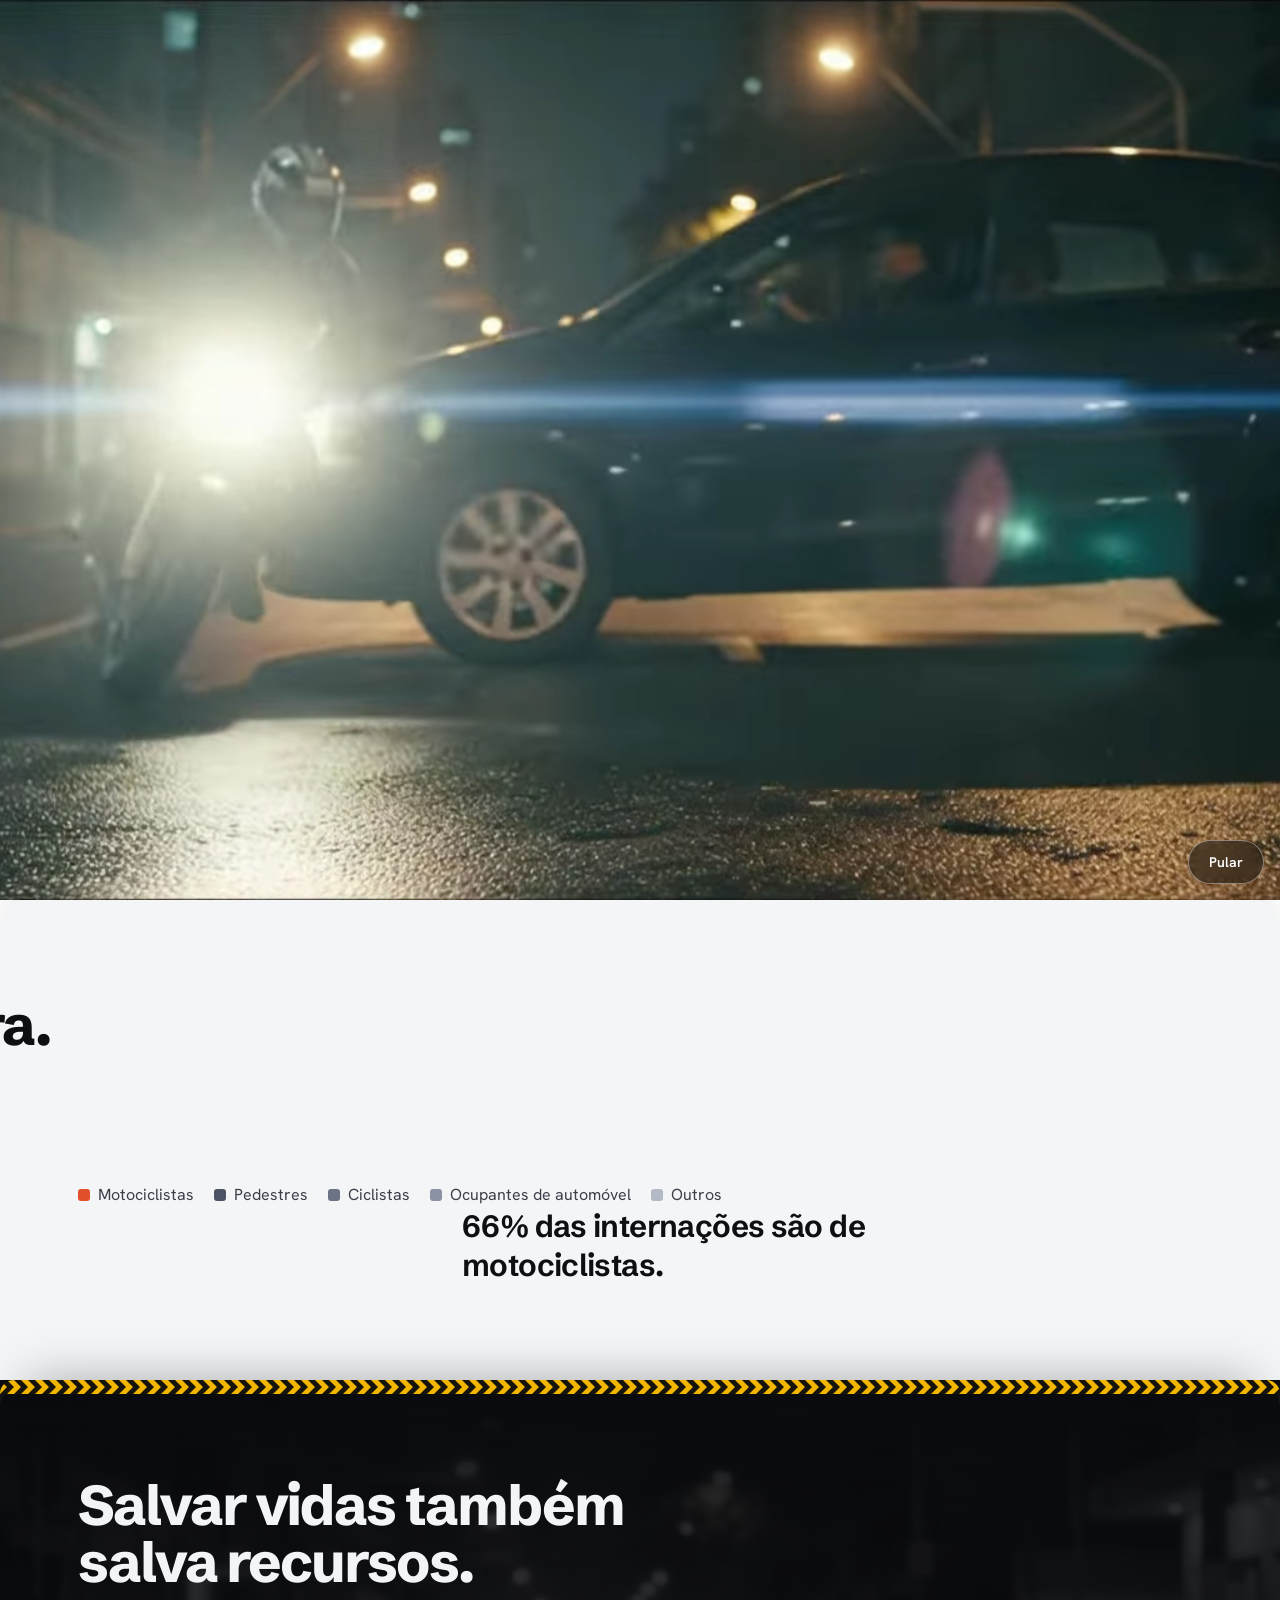
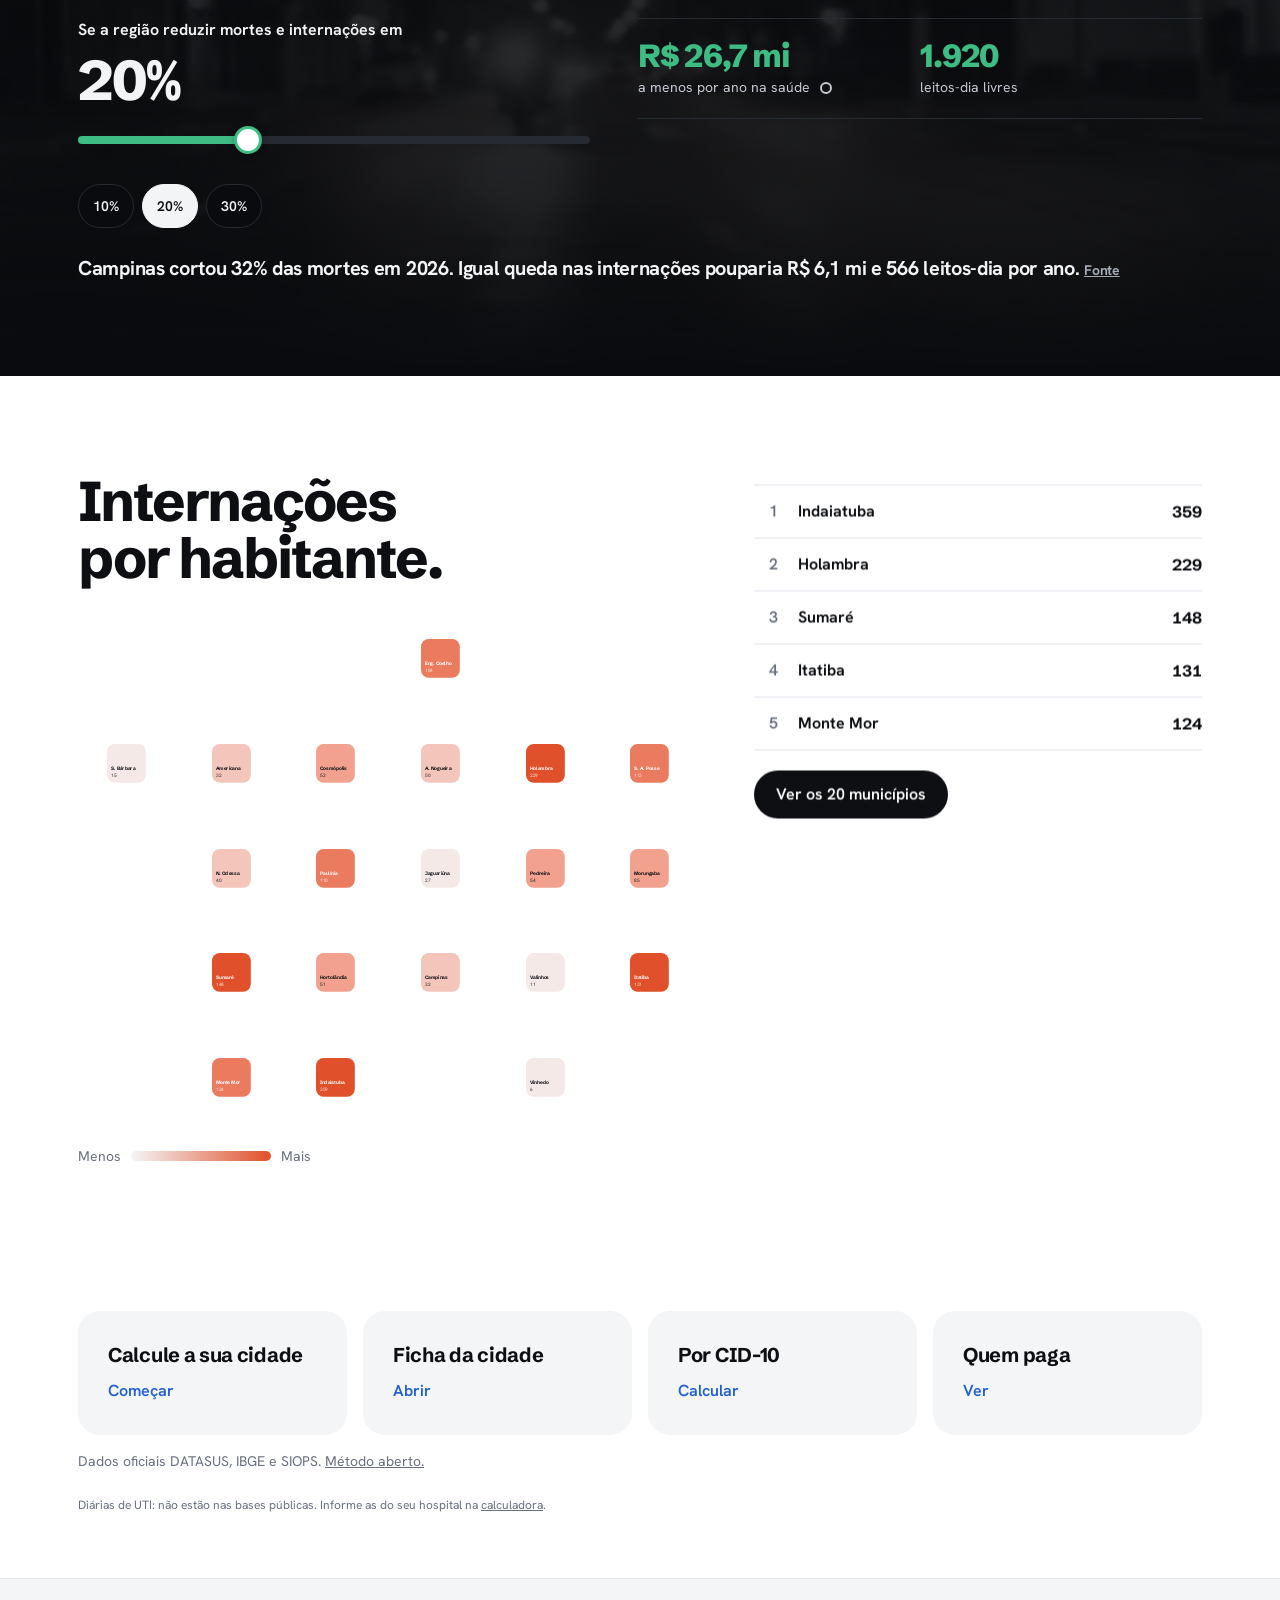
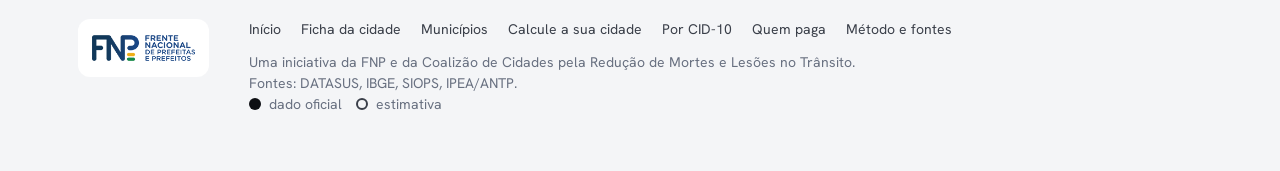
==== commit 07a10469: "Abertura sobre a rua à noite (quadro da abertura em vídeo), painel em vidro e barra do topo escura s" ====
--- a/index.html
+++ b/index.html
@@ -25,7 +25,7 @@
 <nav class="secnav" aria-label="Nesta página"><a href="#conta">A conta</a><a href="#moto">A moto</a><a href="#prevencao">Prevenção</a><a href="#mapa">Mapa</a><a href="#explorar">Explorar</a></nav>
 
 <main>
-  <section class="hero" id="conta" data-pin><div class="wrap">
+  <section class="hero dark noite" id="conta" data-pin><div class="wrap">
     <p class="eyebrow">Frente Nacional de Prefeitas e Prefeitos · RMC, <span id="ano"></span></p>
     <h1 class="display" style="margin-top:18px;max-width:20ch">Para cada R$&nbsp;1 que o SUS pagou, a conta real foi de ao menos <span class="mark-gap"><b class="n" id="hX">R$&nbsp;27</b></span>.</h1>
     <figure class="hero-card" aria-label="A conta de 2025 na região">
--- a/assets/style.css
+++ b/assets/style.css
@@ -742,7 +742,23 @@
 /* Telas baixas (celular deitado com zoom, janelas curtas): a barra do site rola junto para não ocupar metade da tela */
 @media (max-height:520px){.nav{position:relative}}
 /* Monitores grandes: o site cresce junto, em vez de virar uma coluna estreita no meio */
-@media (min-width:1800px){html{zoom:1.2}}
-@media (min-width:2300px){html{zoom:1.45}}
-@media (min-width:3000px){html{zoom:1.9}}
+@media (min-width:1800px){html{zoom:1.2;--zf:1.2}}
+@media (min-width:2300px){html{zoom:1.45;--zf:1.45}}
+@media (min-width:3000px){html{zoom:1.9;--zf:1.9}}
 @media print{html{zoom:1}}
+
+/* Abertura sobre a rua à noite (14 out.) */
+.hero.noite{isolation:isolate;overflow:hidden;padding-top:calc(var(--sp)*.9);padding-bottom:calc(var(--sp)*.8);background:#07080a;min-height:calc(100svh / var(--zf,1) - var(--navh,57px));display:flex;flex-direction:column;justify-content:center}
+.hero.noite>.wrap{width:100%}
+.mo .hero.noite{position:sticky}
+.hero.noite::before{content:"";position:absolute;inset:-2%;z-index:-2;background:url(noite.jpg) 70% 60%/cover no-repeat;filter:blur(1.5px) brightness(.85) saturate(.9)}
+.hero.noite::after{content:"";position:absolute;inset:0;z-index:-1;background:linear-gradient(90deg,rgba(7,8,10,.9) 0%,rgba(7,8,10,.62) 48%,rgba(7,8,10,.25) 100%),linear-gradient(180deg,rgba(7,8,10,.35) 0%,rgba(7,8,10,0) 30%,rgba(7,8,10,0) 70%,rgba(7,8,10,.8) 100%)}
+.hero.noite .hero-card{background:rgba(18,20,24,.5);-webkit-backdrop-filter:blur(20px) saturate(1.3);backdrop-filter:blur(20px) saturate(1.3);border:1px solid rgba(255,255,255,.12);box-shadow:0 30px 80px -30px rgba(0,0,0,.8)}
+.hero.noite .eyebrow{color:#d0d4db}
+.hero.noite .btn.ghost{color:#f5c518}
+html.sobre-noite .nav{--glass:rgba(7,8,10,.94);--line:rgba(255,255,255,.08);--ink:#f3f4f6;--ink-2:#c5c9d1;--muted:#a3a9b5;--bg:#0a0b0e;--bg-2:#15171b;color:var(--ink)}
+html.sobre-noite .nav .links a[aria-current],html.sobre-noite .nav .links a.on{background:#f3f4f6;color:#0a0b0e}
+@media (max-width:999px){
+  .hero.noite::before{background-image:url(noite-retrato.jpg);background-position:60% 75%}
+  .hero.noite::after{background:linear-gradient(180deg,rgba(7,8,10,.8) 0%,rgba(7,8,10,.45) 35%,rgba(7,8,10,.55) 65%,rgba(7,8,10,.9) 100%)}
+}
